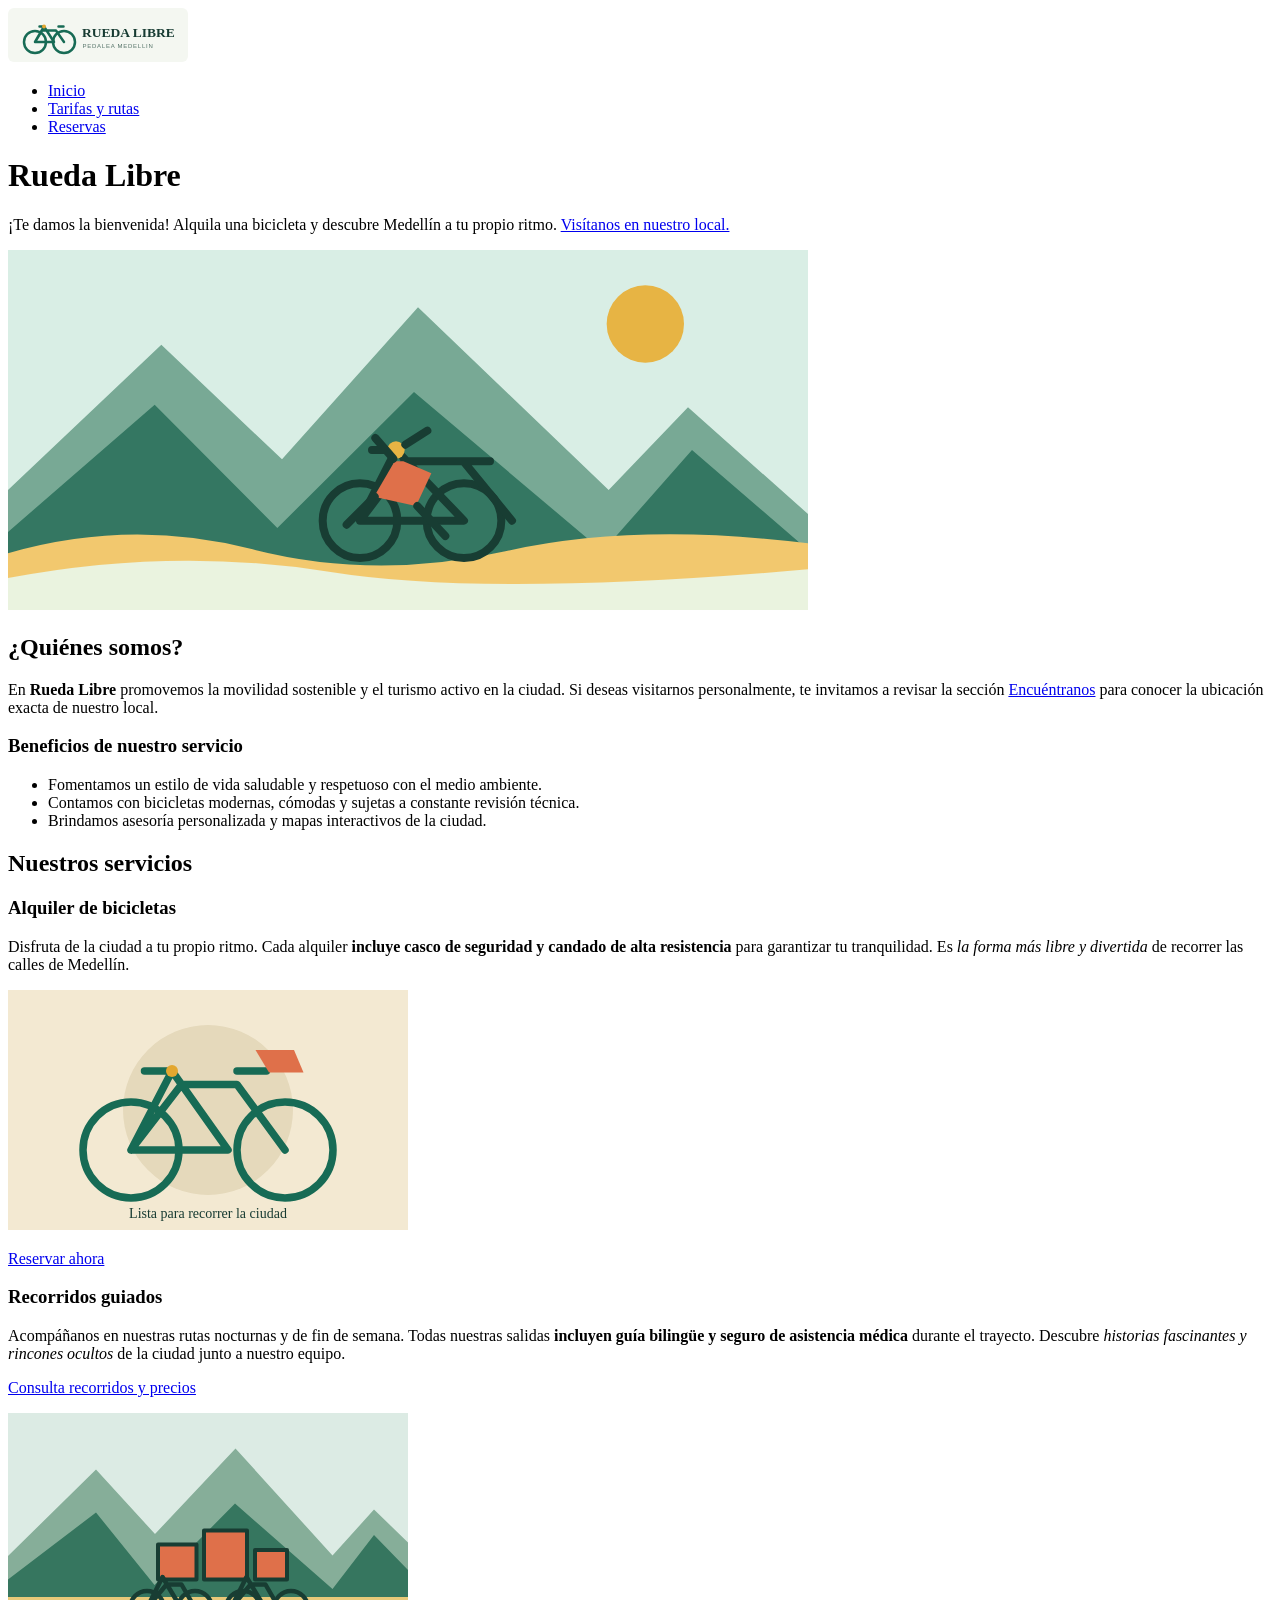
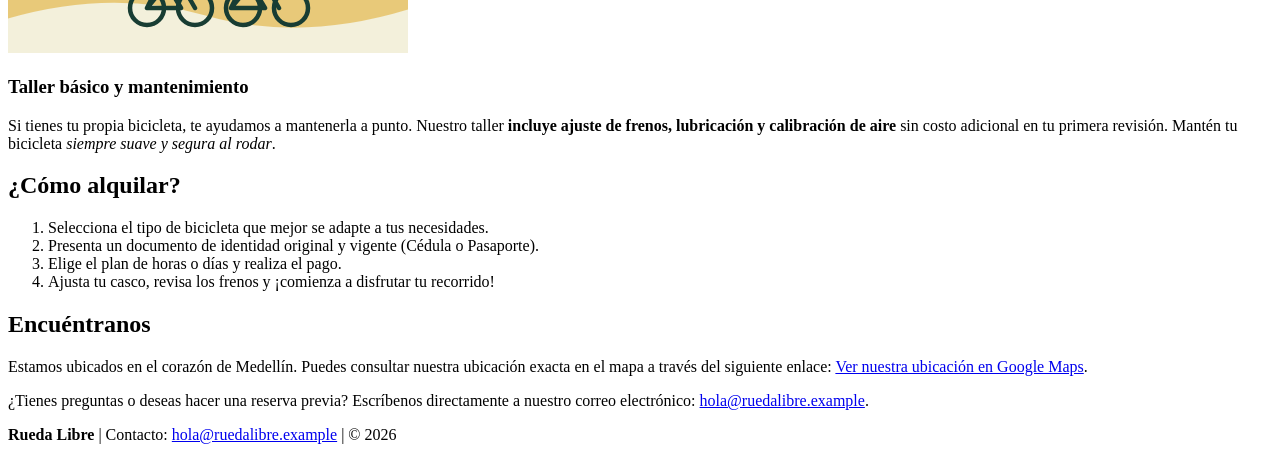
==== index.html @ 2e17f0fa "Lanzar sitio Rueda Libre v0.1" ====
<!DOCTYPE html>
<html lang="es">
<head>
  <meta charset="UTF-8">
  <meta name="viewport" content="width=device-width, initial-scale=1.0">
  <meta name="description" content="Alquila bicicletas en Medellín con Rueda Libre y descubre la ciudad con recorridos guiados, rutas y opciones para cada ciclista.">
  <link rel="icon" href="img/logo-rueda-libre.svg" type="image/svg+xml">
  <title>Rueda Libre | Alquiler de bicicletas en Medellín</title>
</head>
<body>

  <header>
    <img src="img/logo-rueda-libre.svg" alt="Logo de Rueda Libre" width="180" height="54">
    <nav>
      <ul>
        <li><a href="index.html">Inicio</a></li>
        <li><a href="paginas/tarifas.html">Tarifas y rutas</a></li>
        <li><a href="paginas/reservas.html">Reservas</a></li>
      </ul>
    </nav>
  </header>
  
  <main>
  <h1>Rueda Libre</h1>
  <p>¡Te damos la bienvenida! Alquila una bicicleta y descubre Medellín a tu propio ritmo. <a href="#encuentranos">Visítanos en nuestro local.</a></p>

  <img src="img/portada.svg" alt="Ciclista recorriendo Medellín entre montañas" width="800" height="360">


  <section id="quienes-somos">
    <h2>¿Quiénes somos?</h2>
    <p>
      En <strong>Rueda Libre</strong> promovemos la movilidad sostenible y el turismo activo en la ciudad. Si deseas visitarnos personalmente, te invitamos a revisar la sección <a href="#encuentranos">Encuéntranos</a> para conocer la ubicación exacta de nuestro local.
    </p>
    
    <h3>Beneficios de nuestro servicio</h3>
    
    <ul>
      <li>Fomentamos un estilo de vida saludable y respetuoso con el medio ambiente.</li>
      <li>Contamos con bicicletas modernas, cómodas y sujetas a constante revisión técnica.</li>
      <li>Brindamos asesoría personalizada y mapas interactivos de la ciudad.</li>
    </ul>
  </section>

  
  <section id="nuestros-servicios">
    <h2>Nuestros servicios</h2>


    <h3>Alquiler de bicicletas</h3>
    <p>
      Disfruta de la ciudad a tu propio ritmo. Cada alquiler <strong>incluye casco de seguridad y candado de alta resistencia</strong> para garantizar tu tranquilidad. Es <em>la forma más libre y divertida</em> de recorrer las calles de Medellín.
    </p>
    
    <img src="img/bicicleta.svg" alt="Ilustración de bicicleta urbana de alquiler" width="400" height="240">
    <p><a href="paginas/reservas.html">Reservar ahora</a></p>

    <h3>Recorridos guiados</h3>
    <p>
      Acompáñanos en nuestras rutas nocturnas y de fin de semana. Todas nuestras salidas <strong>incluyen guía bilingüe y seguro de asistencia médica</strong> durante el trayecto. Descubre <em>historias fascinantes y rincones ocultos</em> de la ciudad junto a nuestro equipo.
    </p>
    <p><a href="paginas/tarifas.html#recorridos">Consulta recorridos y precios</a></p>
   
    <img src="img/ruta.svg" alt="Ciclistas en un recorrido guiado por Medellín" width="400" height="240">

    <h3>Taller básico y mantenimiento</h3>
    <p>
      Si tienes tu propia bicicleta, te ayudamos a mantenerla a punto. Nuestro taller <strong>incluye ajuste de frenos, lubricación y calibración de aire</strong> sin costo adicional en tu primera revisión. Mantén tu bicicleta <em>siempre suave y segura al rodar</em>.
    </p>
  </section>

  
  <section id="como-alquilar">
    <h2>¿Cómo alquilar?</h2>
   
    <ol>
      <li>Selecciona el tipo de bicicleta que mejor se adapte a tus necesidades.</li>
      <li>Presenta un documento de identidad original y vigente (Cédula o Pasaporte).</li>
      <li>Elige el plan de horas o días y realiza el pago.</li>
      <li>Ajusta tu casco, revisa los frenos y ¡comienza a disfrutar tu recorrido!</li>
    </ol>
  </section>

  <section id="encuentranos">
    <h2>Encuéntranos</h2>
    <p>
      Estamos ubicados en el corazón de Medellín. Puedes consultar nuestra ubicación exacta en el mapa a través del siguiente enlace: 
     
      <a href="https://maps.google.com" target="_blank" rel="noopener noreferrer">Ver nuestra ubicación en Google Maps</a>.
    </p>
    <p>
      ¿Tienes preguntas o deseas hacer una reserva previa? Escríbenos directamente a nuestro correo electrónico: 
    
      <a href="mailto:hola@ruedalibre.example">hola@ruedalibre.example</a>.
    </p>
  </section>

  </main>

  <footer>
  <p><strong>Rueda Libre</strong> | Contacto: <a href="mailto:hola@ruedalibre.example">hola@ruedalibre.example</a> | &copy; 2026</p>
</footer>

</body>
</html>
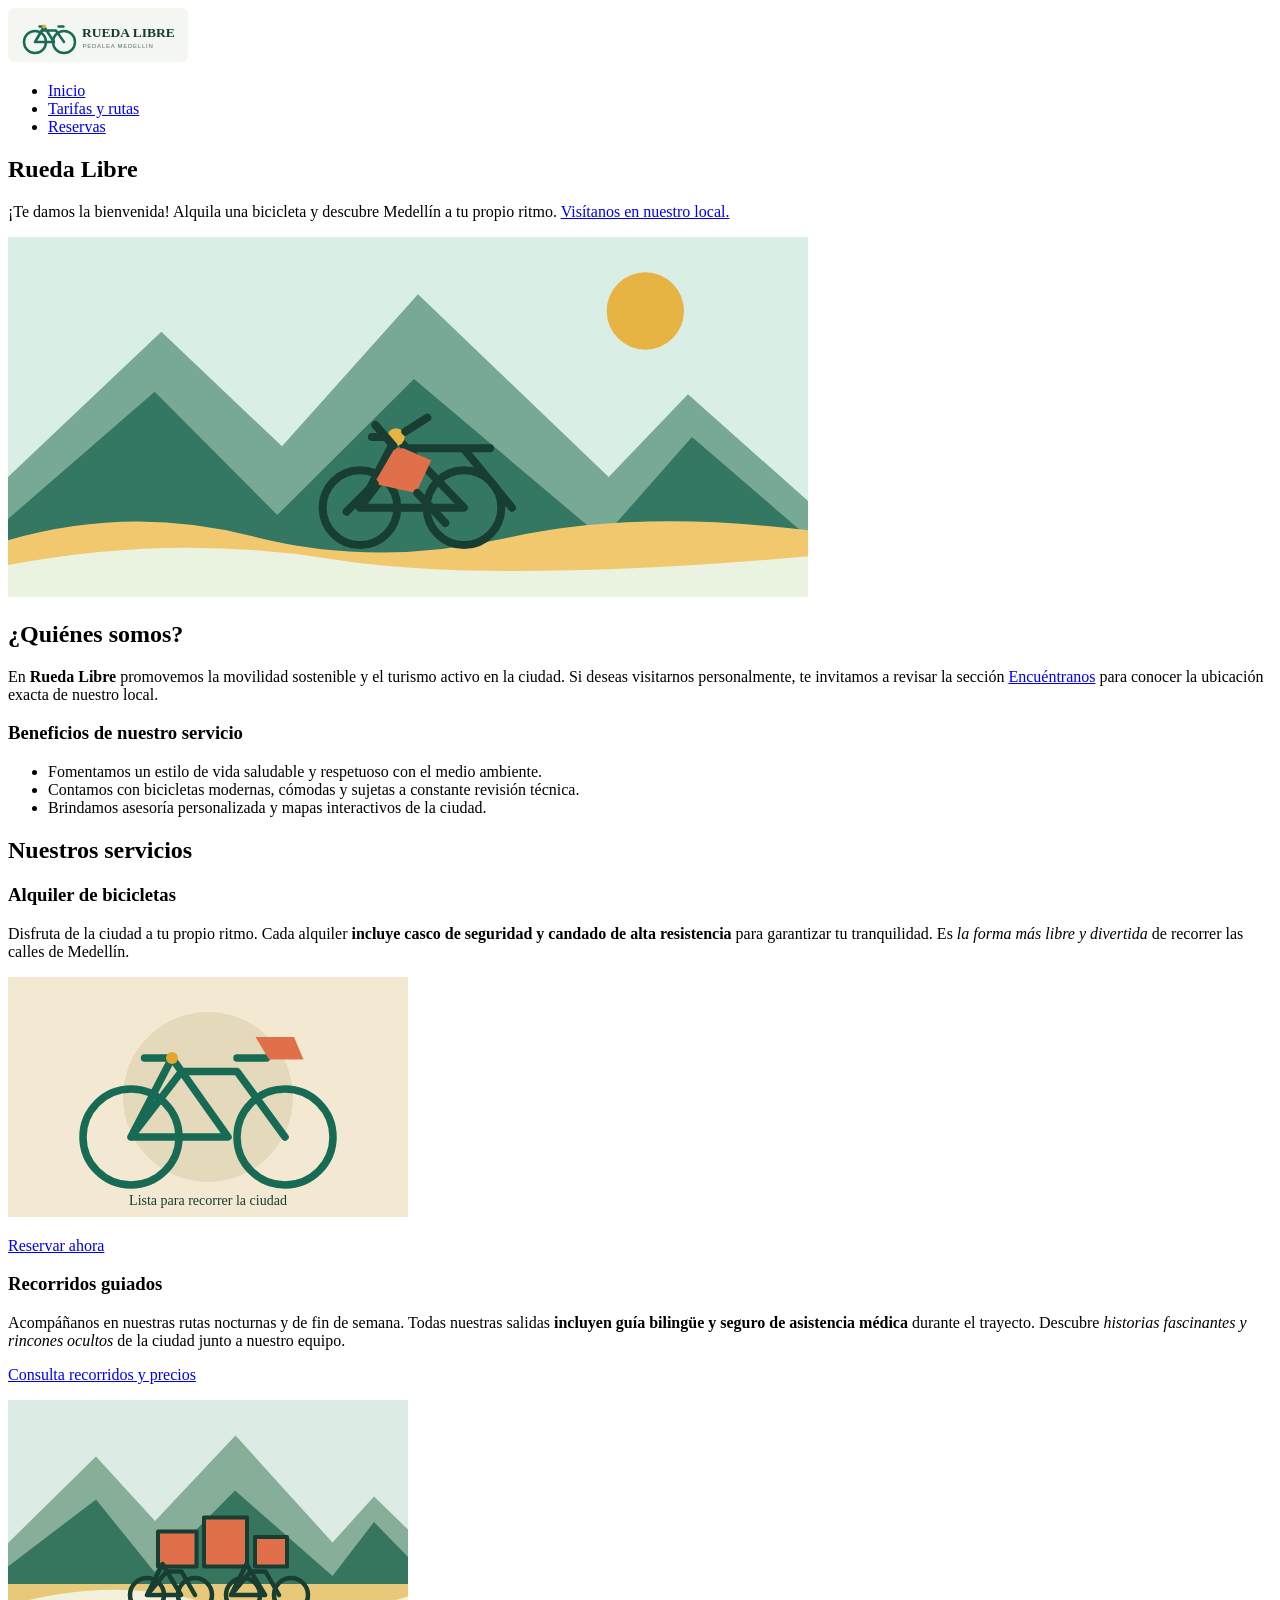
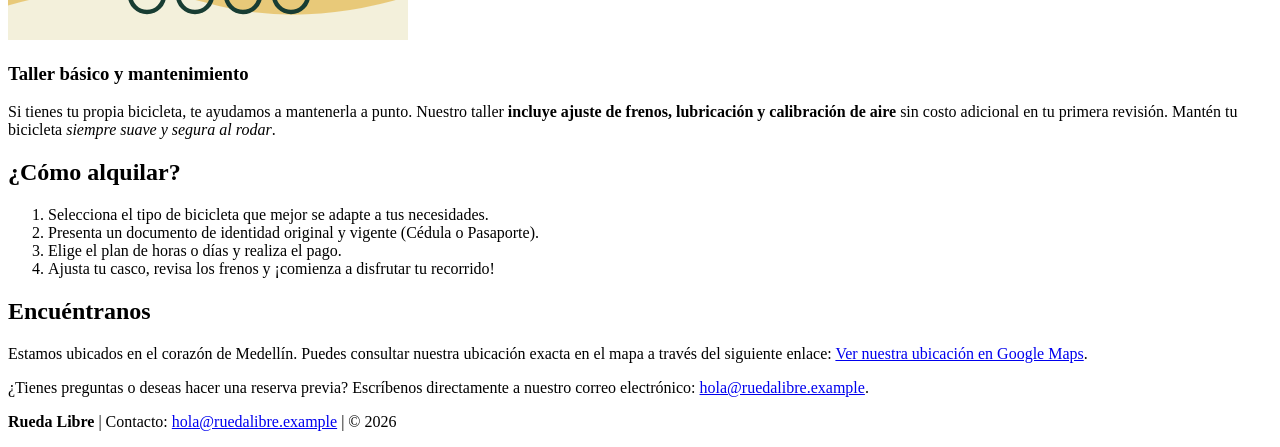
==== commit 1e484019: "Aplicar estructura semantica al sitio" ====
--- a/index.html
+++ b/index.html
@@ -11,7 +11,7 @@
 
   <header>
     <img src="img/logo-rueda-libre.svg" alt="Logo de Rueda Libre" width="180" height="54">
-    <nav>
+    <nav aria-label="Navegación principal">
       <ul>
         <li><a href="index.html">Inicio</a></li>
         <li><a href="paginas/tarifas.html">Tarifas y rutas</a></li>
@@ -21,11 +21,12 @@
   </header>
   
   <main>
-  <h1>Rueda Libre</h1>
+  <section aria-labelledby="inicio-titulo">
+  <h1 id="inicio-titulo">Rueda Libre</h1>
   <p>¡Te damos la bienvenida! Alquila una bicicleta y descubre Medellín a tu propio ritmo. <a href="#encuentranos">Visítanos en nuestro local.</a></p>
 
   <img src="img/portada.svg" alt="Ciclista recorriendo Medellín entre montañas" width="800" height="360">
-
+  </section>
 
   <section id="quienes-somos">
     <h2>¿Quiénes somos?</h2>
@@ -34,7 +35,6 @@
     </p>
     
     <h3>Beneficios de nuestro servicio</h3>
-    
     <ul>
       <li>Fomentamos un estilo de vida saludable y respetuoso con el medio ambiente.</li>
       <li>Contamos con bicicletas modernas, cómodas y sujetas a constante revisión técnica.</li>
@@ -47,6 +47,7 @@
     <h2>Nuestros servicios</h2>
 
 
+    <article>
     <h3>Alquiler de bicicletas</h3>
     <p>
       Disfruta de la ciudad a tu propio ritmo. Cada alquiler <strong>incluye casco de seguridad y candado de alta resistencia</strong> para garantizar tu tranquilidad. Es <em>la forma más libre y divertida</em> de recorrer las calles de Medellín.
@@ -54,7 +55,9 @@
     
     <img src="img/bicicleta.svg" alt="Ilustración de bicicleta urbana de alquiler" width="400" height="240">
     <p><a href="paginas/reservas.html">Reservar ahora</a></p>
+    </article>
 
+    <article>
     <h3>Recorridos guiados</h3>
     <p>
       Acompáñanos en nuestras rutas nocturnas y de fin de semana. Todas nuestras salidas <strong>incluyen guía bilingüe y seguro de asistencia médica</strong> durante el trayecto. Descubre <em>historias fascinantes y rincones ocultos</em> de la ciudad junto a nuestro equipo.
@@ -62,11 +65,14 @@
     <p><a href="paginas/tarifas.html#recorridos">Consulta recorridos y precios</a></p>
    
     <img src="img/ruta.svg" alt="Ciclistas en un recorrido guiado por Medellín" width="400" height="240">
+    </article>
 
+    <article>
     <h3>Taller básico y mantenimiento</h3>
     <p>
       Si tienes tu propia bicicleta, te ayudamos a mantenerla a punto. Nuestro taller <strong>incluye ajuste de frenos, lubricación y calibración de aire</strong> sin costo adicional en tu primera revisión. Mantén tu bicicleta <em>siempre suave y segura al rodar</em>.
     </p>
+    </article>
   </section>
 
   
@@ -98,8 +104,8 @@
   </main>
 
   <footer>
-  <p><strong>Rueda Libre</strong> | Contacto: <a href="mailto:hola@ruedalibre.example">hola@ruedalibre.example</a> | &copy; 2026</p>
-</footer>
+    <p><strong>Rueda Libre</strong> | Contacto: <a href="mailto:hola@ruedalibre.example">hola@ruedalibre.example</a> | &copy; 2026</p>
+  </footer>
 
 </body>
 </html>
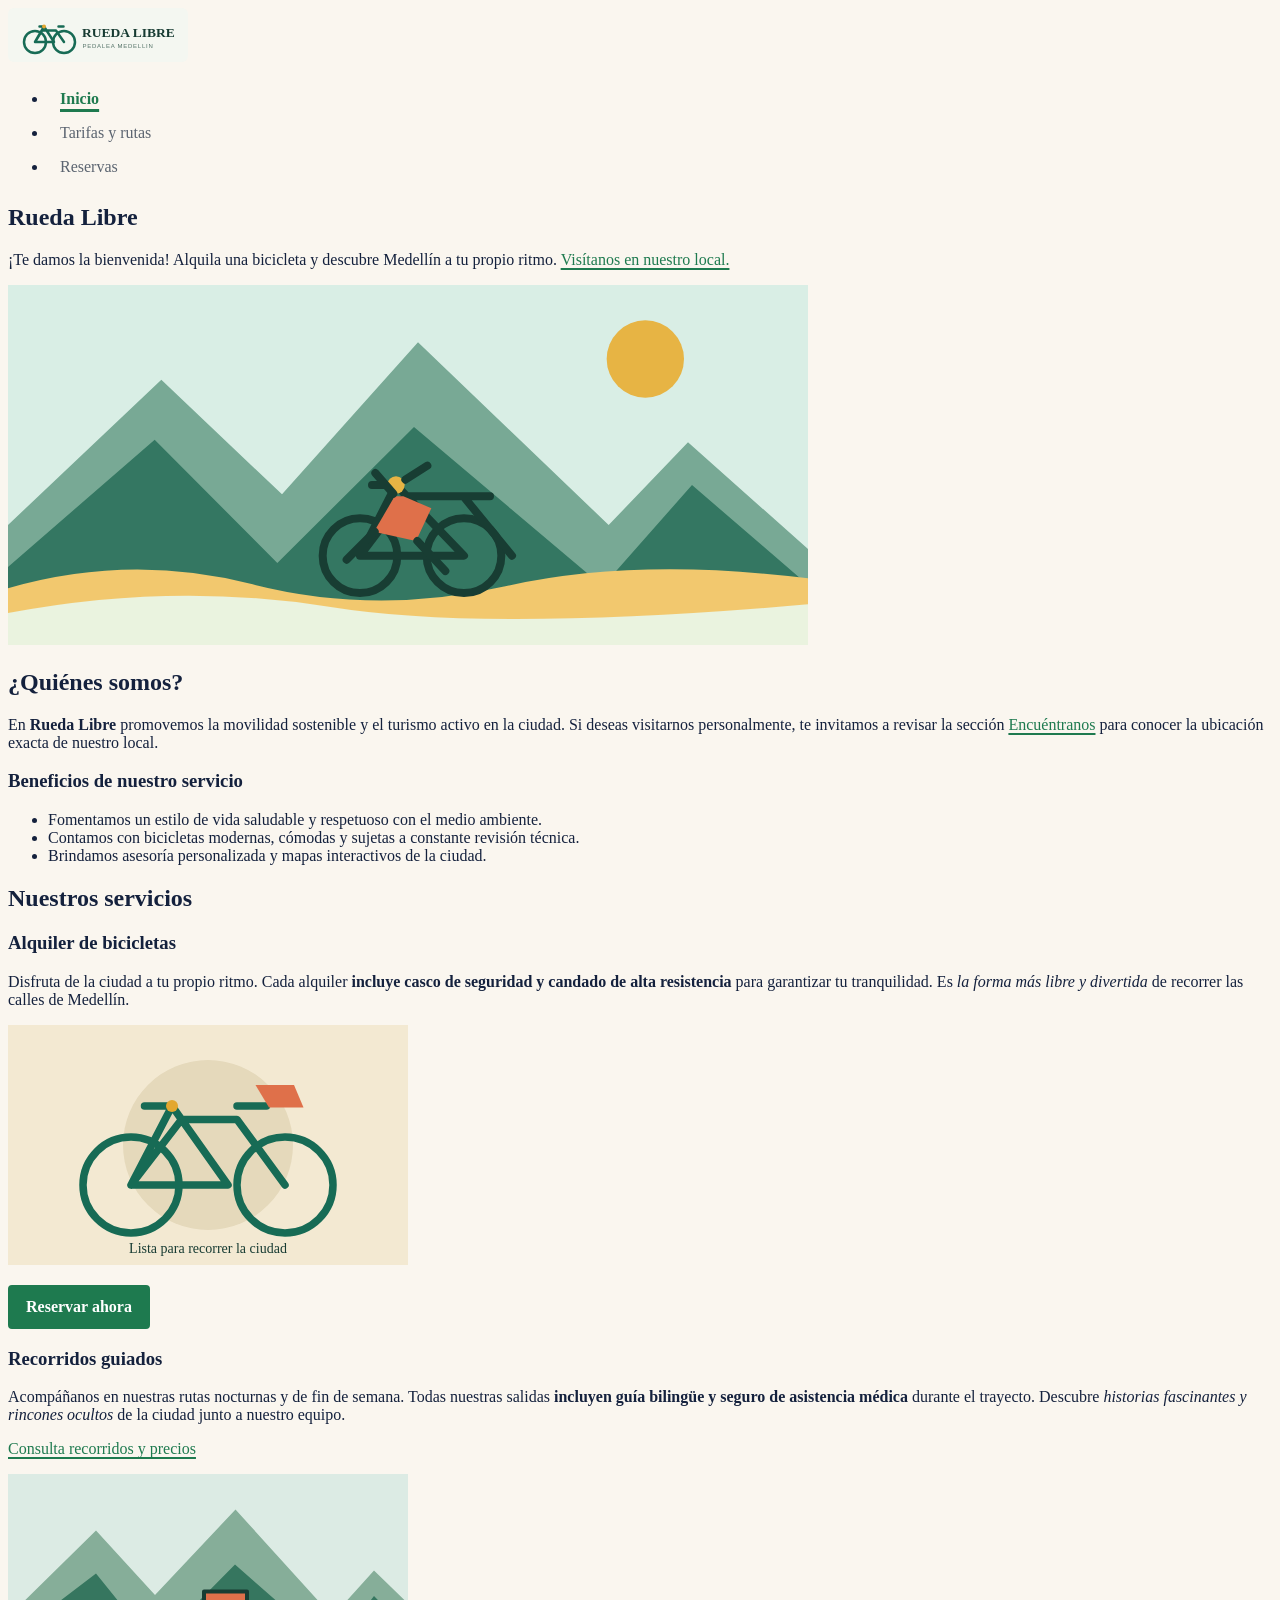
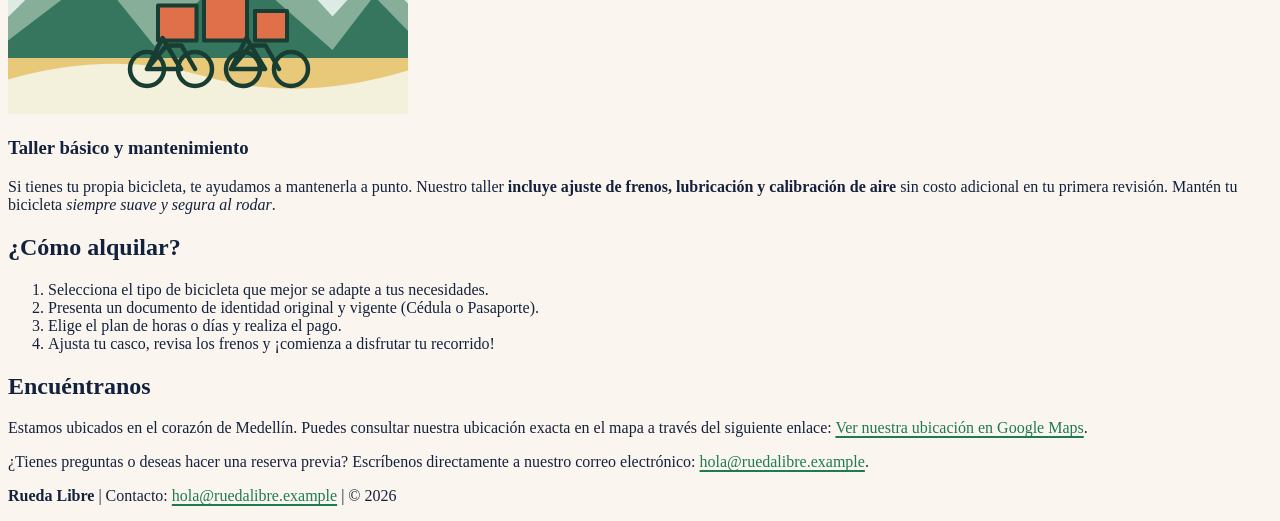
==== commit 467d8207: "Estilizar navegación y estados de foco" ====
--- a/index.html
+++ b/index.html
@@ -5,6 +5,7 @@
   <meta name="viewport" content="width=device-width, initial-scale=1.0">
   <meta name="description" content="Alquila bicicletas en Medellín con Rueda Libre y descubre la ciudad con recorridos guiados, rutas y opciones para cada ciclista.">
   <link rel="icon" href="img/logo-rueda-libre.svg" type="image/svg+xml">
+  <link rel="stylesheet" href="css/styles.css">
   <title>Rueda Libre | Alquiler de bicicletas en Medellín</title>
 </head>
 <body>
@@ -12,8 +13,8 @@
   <header>
     <img src="img/logo-rueda-libre.svg" alt="Logo de Rueda Libre" width="180" height="54">
     <nav aria-label="Navegación principal">
-      <ul>
-        <li><a href="index.html">Inicio</a></li>
+      <ul id="menu">
+        <li><a class="activo" aria-current="page" href="index.html">Inicio</a></li>
         <li><a href="paginas/tarifas.html">Tarifas y rutas</a></li>
         <li><a href="paginas/reservas.html">Reservas</a></li>
       </ul>
@@ -54,7 +55,7 @@
     </p>
     
     <img src="img/bicicleta.svg" alt="Ilustración de bicicleta urbana de alquiler" width="400" height="240">
-    <p><a href="paginas/reservas.html">Reservar ahora</a></p>
+    <p><a class="boton-reserva" href="paginas/reservas.html">Reservar ahora</a></p>
     </article>
 
     <article>
--- a/css/styles.css
+++ b/css/styles.css
@@ -0,0 +1,135 @@
+:root {
+  --verde-ruta: #1E7A4F;
+  --naranja-pedal: #F39A2B;
+  --azul-noche: #14213D;
+  --crema: #FAF6EF;
+  --gris-asfalto: #5B6470;
+  color-scheme: light;
+}
+
+body {
+  background-color: var(--crema);
+  color: var(--azul-noche);
+}
+
+a {
+  color: var(--verde-ruta);
+  text-decoration-thickness: 0.1em;
+  text-underline-offset: 0.18em;
+}
+
+a:hover {
+  color: var(--azul-noche);
+  text-decoration-thickness: 0.16em;
+}
+
+a:focus {
+  outline: 3px solid var(--azul-noche);
+  outline-offset: 3px;
+}
+
+#menu a {
+  color: var(--gris-asfalto);
+  display: inline-block;
+  padding: 0.5rem 0.75rem;
+  text-decoration: none;
+}
+
+.activo {
+  color: var(--verde-ruta);
+  font-weight: 600;
+}
+
+#menu a.activo {
+  color: var(--verde-ruta);
+  font-weight: 600;
+  text-decoration: underline;
+  text-decoration-thickness: 0.16em;
+  text-underline-offset: 0.3em;
+}
+
+#menu a:hover {
+  background-color: var(--naranja-pedal);
+  color: var(--azul-noche);
+  text-decoration: underline;
+}
+
+#menu a:focus {
+  background-color: var(--verde-ruta);
+  color: #FFFFFF;
+  outline: 3px solid var(--azul-noche);
+  outline-offset: 3px;
+}
+
+.boton-reserva {
+  background-color: var(--verde-ruta);
+  border: 2px solid var(--verde-ruta);
+  border-radius: 4px;
+  color: #FFFFFF;
+  display: inline-block;
+  font-weight: 600;
+  padding: 0.7rem 1rem;
+  text-decoration: none;
+}
+
+.boton-reserva:hover {
+  background-color: var(--naranja-pedal);
+  border-color: var(--naranja-pedal);
+  color: var(--azul-noche);
+}
+
+.boton-reserva:focus {
+  background-color: var(--naranja-pedal);
+  border-color: var(--azul-noche);
+  color: var(--azul-noche);
+  outline: 3px solid var(--azul-noche);
+  outline-offset: 3px;
+}
+
+input,
+select,
+textarea,
+button {
+  accent-color: var(--verde-ruta);
+}
+
+input:not([type="radio"]):not([type="checkbox"]),
+select,
+textarea {
+  background-color: #FFFFFF;
+  border: 2px solid var(--gris-asfalto);
+  border-radius: 3px;
+  color: var(--azul-noche);
+  padding: 0.45rem;
+}
+
+input:focus,
+select:focus,
+textarea:focus {
+  border-color: var(--azul-noche);
+  outline: 3px solid var(--azul-noche);
+  outline-offset: 2px;
+}
+
+button {
+  background-color: var(--verde-ruta);
+  border: 2px solid var(--verde-ruta);
+  border-radius: 4px;
+  color: #FFFFFF;
+  cursor: pointer;
+  font: inherit;
+  font-weight: 600;
+  padding: 0.7rem 1rem;
+}
+
+button:hover,
+button:focus {
+  background-color: var(--naranja-pedal);
+  border-color: var(--azul-noche);
+  color: var(--azul-noche);
+}
+
+button:focus {
+  outline: 3px solid var(--azul-noche);
+  outline-offset: 3px;
+}
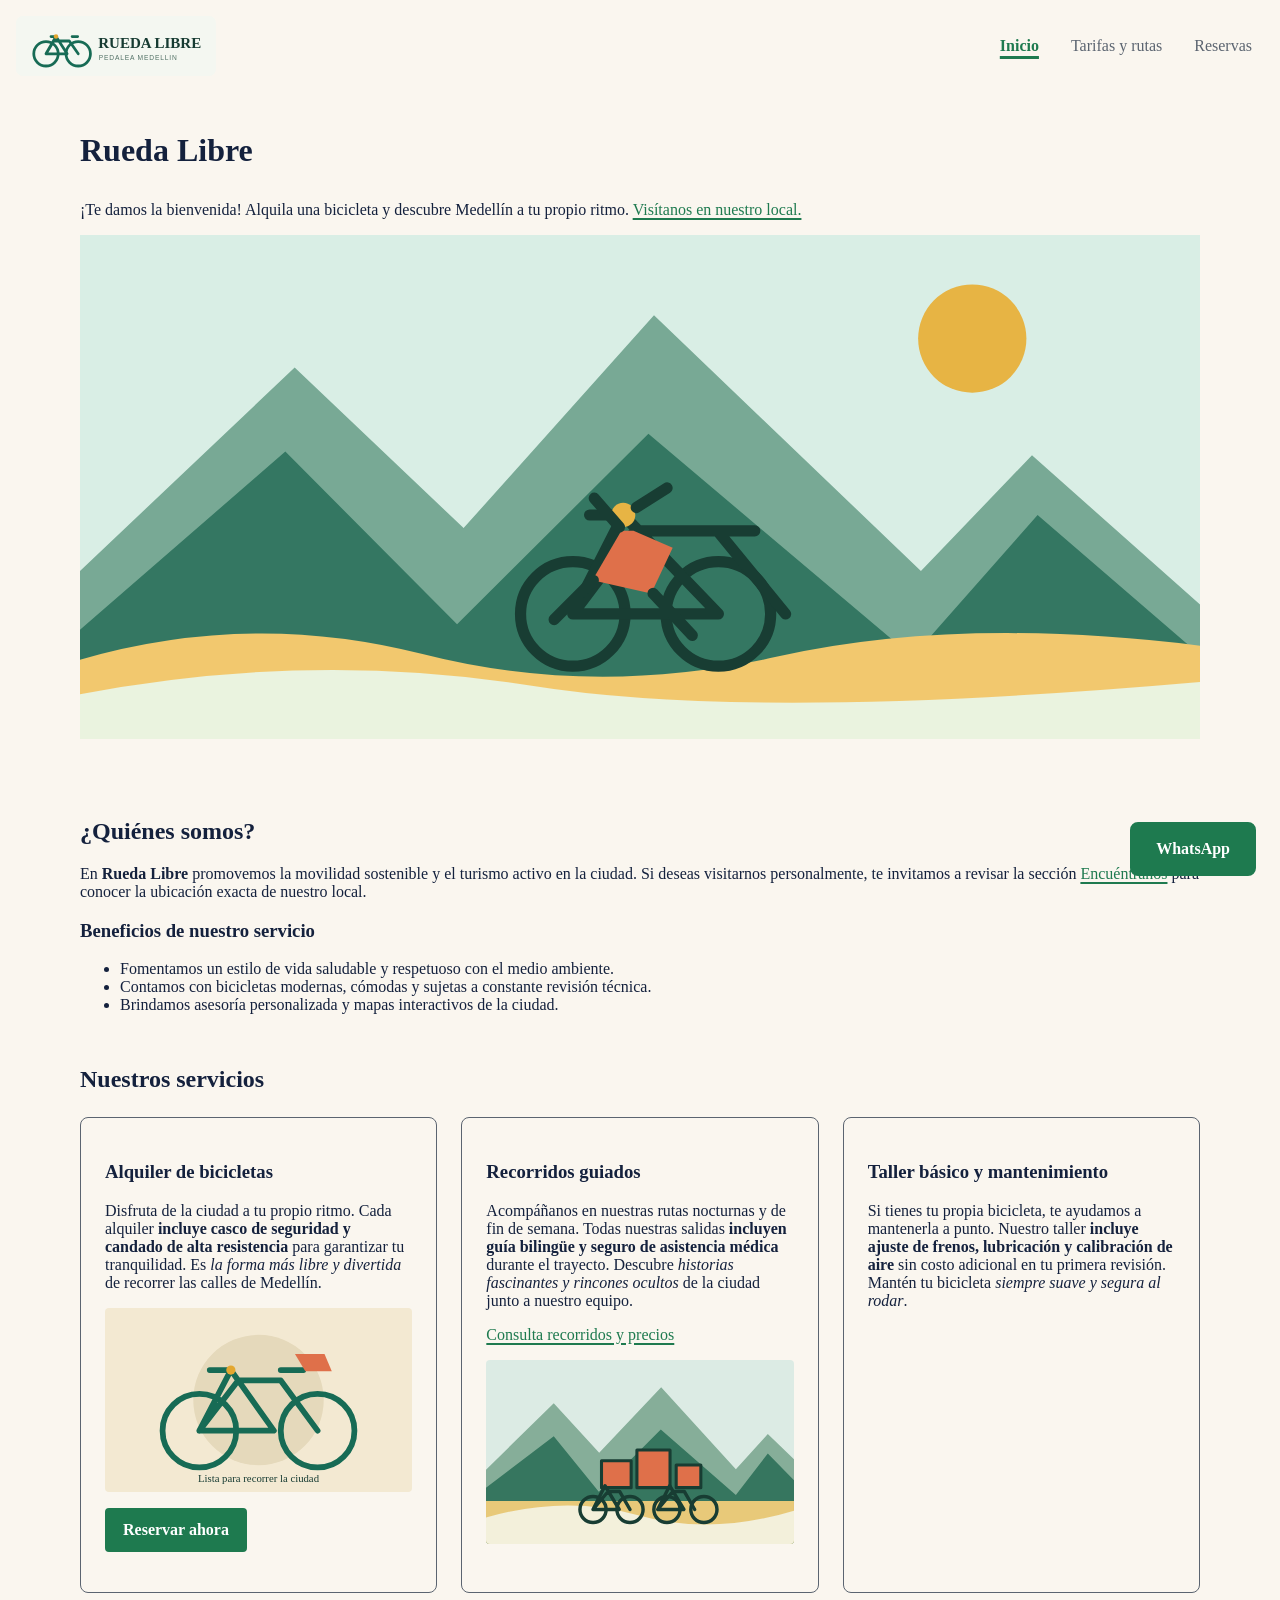
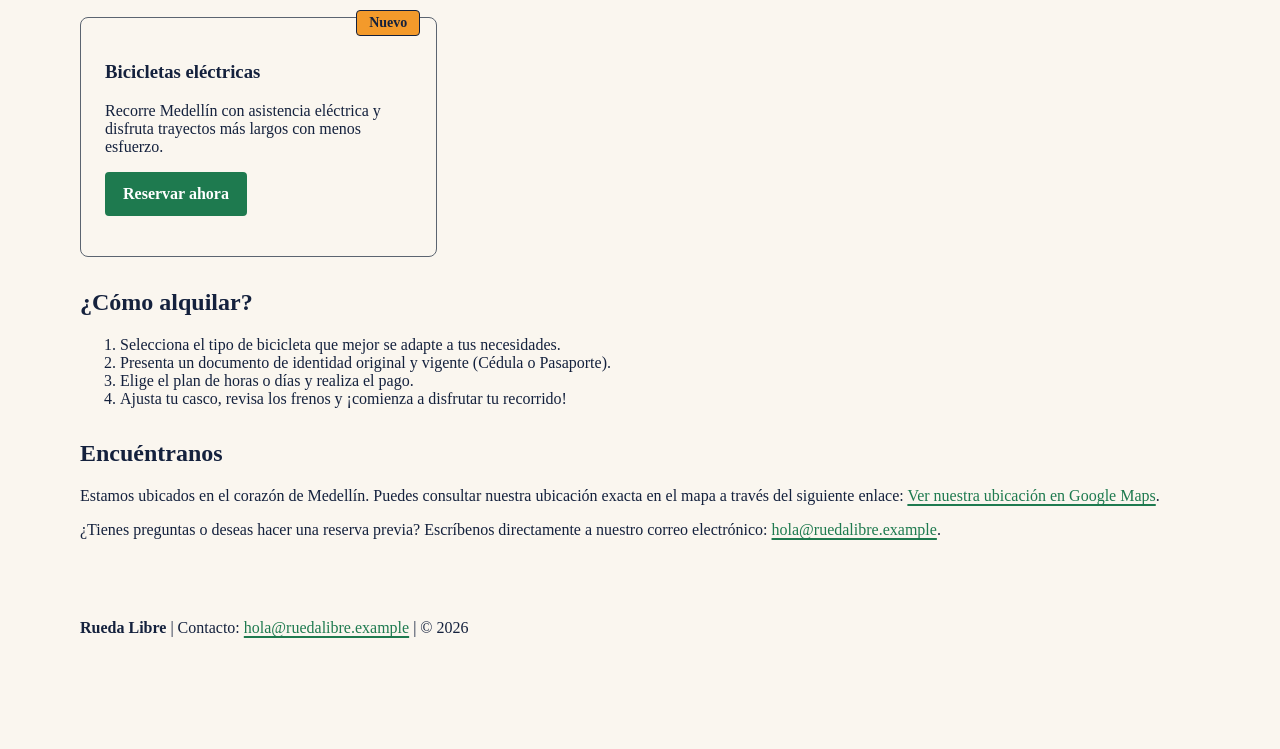
==== commit 29745e54: "Lanzamiento de Rueda Libre v1.0" ====
--- a/index.html
+++ b/index.html
@@ -11,7 +11,7 @@
 <body>
 
   <header>
-    <img src="img/logo-rueda-libre.svg" alt="Logo de Rueda Libre" width="180" height="54">
+    <img src="img/logo-rueda-libre.svg" alt="Logo de Rueda Libre" width="200" height="60">
     <nav aria-label="Navegación principal">
       <ul id="menu">
         <li><a class="activo" aria-current="page" href="index.html">Inicio</a></li>
@@ -22,8 +22,8 @@
   </header>
   
   <main>
+  <h1 id="inicio-titulo">Rueda Libre</h1>
   <section aria-labelledby="inicio-titulo">
-  <h1 id="inicio-titulo">Rueda Libre</h1>
   <p>¡Te damos la bienvenida! Alquila una bicicleta y descubre Medellín a tu propio ritmo. <a href="#encuentranos">Visítanos en nuestro local.</a></p>
 
   <img src="img/portada.svg" alt="Ciclista recorriendo Medellín entre montañas" width="800" height="360">
@@ -74,6 +74,13 @@
       Si tienes tu propia bicicleta, te ayudamos a mantenerla a punto. Nuestro taller <strong>incluye ajuste de frenos, lubricación y calibración de aire</strong> sin costo adicional en tu primera revisión. Mantén tu bicicleta <em>siempre suave y segura al rodar</em>.
     </p>
     </article>
+
+    <article class="servicio-electrico">
+      <span class="etiqueta-nuevo">Nuevo</span>
+      <h3>Bicicletas eléctricas</h3>
+      <p>Recorre Medellín con asistencia eléctrica y disfruta trayectos más largos con menos esfuerzo.</p>
+      <p><a class="boton-reserva" href="paginas/reservas.html">Reservar ahora</a></p>
+    </article>
   </section>
 
   
@@ -108,5 +115,7 @@
     <p><strong>Rueda Libre</strong> | Contacto: <a href="mailto:hola@ruedalibre.example">hola@ruedalibre.example</a> | &copy; 2026</p>
   </footer>
 
+  <a class="whatsapp-fijo" href="https://wa.me/573000000000" target="_blank" rel="noopener noreferrer">WhatsApp</a>
+
 </body>
 </html>
--- a/css/styles.css
+++ b/css/styles.css
@@ -1,15 +1,30 @@
+/* Variables */
 :root {
   --verde-ruta: #1E7A4F;
   --naranja-pedal: #F39A2B;
   --azul-noche: #14213D;
   --crema: #FAF6EF;
   --gris-asfalto: #5B6470;
+  --espacio-1: 0.5rem;
+  --espacio-2: 1rem;
+  --espacio-3: 1.5rem;
+  --espacio-4: 2rem;
+  --ancho-contenido: 72rem;
   color-scheme: light;
+}
+
+/* Base and box model */
+*,
+*::before,
+*::after {
+  box-sizing: border-box;
 }
 
 body {
   background-color: var(--crema);
   color: var(--azul-noche);
+  margin: 0;
+  padding-bottom: calc(5rem + env(safe-area-inset-bottom));
 }
 
 a {
@@ -23,15 +38,79 @@
   text-decoration-thickness: 0.16em;
 }
 
-a:focus {
+a:focus,
+button:focus,
+input:focus,
+select:focus,
+textarea:focus {
   outline: 3px solid var(--azul-noche);
   outline-offset: 3px;
 }
 
+/* Shared page layout */
+header {
+  align-items: center;
+  display: flex;
+  flex-wrap: wrap;
+  gap: var(--espacio-2);
+  justify-content: space-between;
+  padding: var(--espacio-2);
+}
+
+header > img {
+  display: block;
+  height: auto;
+  max-width: 100%;
+  width: 12.5rem;
+}
+
+main {
+  margin-inline: auto;
+  max-width: var(--ancho-contenido);
+  padding: var(--espacio-2);
+  width: 100%;
+}
+
+main > section {
+  margin-block: var(--espacio-4);
+}
+
+main > h1 {
+  margin-block: var(--espacio-3);
+}
+
+main > section[aria-labelledby="inicio-titulo"] {
+  min-height: 65vh;
+}
+
+main > section[aria-labelledby="inicio-titulo"] > img {
+  display: block;
+  height: auto;
+  max-width: 100%;
+  width: 100%;
+}
+
+footer {
+  margin-inline: auto;
+  max-width: var(--ancho-contenido);
+  padding: var(--espacio-2);
+}
+
+/* Navigation */
+header nav ul {
+  align-items: center;
+  display: flex;
+  flex-wrap: wrap;
+  gap: var(--espacio-1);
+  list-style: none;
+  margin: 0;
+  padding: 0;
+}
+
 #menu a {
   color: var(--gris-asfalto);
   display: inline-block;
-  padding: 0.5rem 0.75rem;
+  padding: var(--espacio-1) 0.75rem;
   text-decoration: none;
 }
 
@@ -42,7 +121,6 @@
 
 #menu a.activo {
   color: var(--verde-ruta);
-  font-weight: 600;
   text-decoration: underline;
   text-decoration-thickness: 0.16em;
   text-underline-offset: 0.3em;
@@ -57,71 +135,66 @@
 #menu a:focus {
   background-color: var(--verde-ruta);
   color: #FFFFFF;
-  outline: 3px solid var(--azul-noche);
   outline-offset: 3px;
 }
 
-.boton-reserva {
+/* Service cards and calls to action */
+#nuestros-servicios {
+  display: grid;
+  gap: var(--espacio-3);
+  grid-template-columns: repeat(auto-fit, minmax(min(100%, 20rem), 1fr));
+}
+
+#nuestros-servicios > h2 {
+  grid-column: 1 / -1;
+  margin-bottom: 0;
+}
+
+#nuestros-servicios article {
+  border: 1px solid var(--gris-asfalto);
+  border-radius: 0.5rem;
+  padding: var(--espacio-3);
+  position: relative;
+  width: 100%;
+}
+
+#nuestros-servicios article img {
+  border-radius: 0.25rem;
+  display: block;
+  height: auto;
+  max-width: 100%;
+  width: 100%;
+}
+
+.etiqueta-nuevo {
+  background-color: var(--naranja-pedal);
+  border: 1px solid var(--azul-noche);
+  border-radius: 0.25rem;
+  color: var(--azul-noche);
+  font-size: 0.875rem;
+  font-weight: 700;
+  padding: 0.25rem 0.75rem;
+  position: absolute;
+  right: var(--espacio-2);
+  top: calc(-1 * var(--espacio-1));
+}
+
+.boton-reserva,
+button {
   background-color: var(--verde-ruta);
   border: 2px solid var(--verde-ruta);
-  border-radius: 4px;
+  border-radius: 0.25rem;
   color: #FFFFFF;
-  display: inline-block;
+  cursor: pointer;
+  display: inline-block;
+  font: inherit;
   font-weight: 600;
   padding: 0.7rem 1rem;
   text-decoration: none;
 }
 
-.boton-reserva:hover {
-  background-color: var(--naranja-pedal);
-  border-color: var(--naranja-pedal);
-  color: var(--azul-noche);
-}
-
-.boton-reserva:focus {
-  background-color: var(--naranja-pedal);
-  border-color: var(--azul-noche);
-  color: var(--azul-noche);
-  outline: 3px solid var(--azul-noche);
-  outline-offset: 3px;
-}
-
-input,
-select,
-textarea,
-button {
-  accent-color: var(--verde-ruta);
-}
-
-input:not([type="radio"]):not([type="checkbox"]),
-select,
-textarea {
-  background-color: #FFFFFF;
-  border: 2px solid var(--gris-asfalto);
-  border-radius: 3px;
-  color: var(--azul-noche);
-  padding: 0.45rem;
-}
-
-input:focus,
-select:focus,
-textarea:focus {
-  border-color: var(--azul-noche);
-  outline: 3px solid var(--azul-noche);
-  outline-offset: 2px;
-}
-
-button {
-  background-color: var(--verde-ruta);
-  border: 2px solid var(--verde-ruta);
-  border-radius: 4px;
-  color: #FFFFFF;
-  cursor: pointer;
-  font: inherit;
-  font-weight: 600;
-  padding: 0.7rem 1rem;
-}
-
+.boton-reserva:hover,
+.boton-reserva:focus,
 button:hover,
 button:focus {
   background-color: var(--naranja-pedal);
@@ -129,7 +202,146 @@
   color: var(--azul-noche);
 }
 
+.boton-reserva:focus,
 button:focus {
-  outline: 3px solid var(--azul-noche);
   outline-offset: 3px;
+}
+
+#formulario-reserva button {
+  padding: var(--espacio-2) var(--espacio-4);
+}
+
+/* Tables */
+table {
+  border-collapse: collapse;
+  margin-block: var(--espacio-2);
+  max-width: 100%;
+  width: 100%;
+}
+
+caption {
+  color: var(--azul-noche);
+  font-weight: 600;
+  margin-bottom: var(--espacio-1);
+  text-align: left;
+}
+
+th,
+td {
+  border: 1px solid var(--gris-asfalto);
+  padding: var(--espacio-1) var(--espacio-2);
+  text-align: left;
+}
+
+thead th {
+  background-color: var(--azul-noche);
+  color: #FFFFFF;
+}
+
+tbody th {
+  background-color: #FFFFFF;
+  color: var(--azul-noche);
+}
+
+/* Reservation form */
+#formulario-reserva form {
+  margin-inline: auto;
+  max-width: 46rem;
+}
+
+#formulario-reserva fieldset {
+  border: 1px solid var(--gris-asfalto);
+  border-radius: 0.5rem;
+  margin: 0 0 var(--espacio-3);
+  min-width: 0;
+  padding: var(--espacio-3);
+}
+
+#formulario-reserva legend {
+  font-weight: 600;
+  padding-inline: var(--espacio-1);
+}
+
+#formulario-reserva fieldset > p {
+  margin-block: 0 var(--espacio-2);
+}
+
+#formulario-reserva label {
+  display: block;
+  margin-bottom: var(--espacio-1);
+}
+
+#formulario-reserva input:not([type="radio"]):not([type="checkbox"]),
+#formulario-reserva select,
+#formulario-reserva textarea {
+  background-color: #FFFFFF;
+  border: 2px solid var(--gris-asfalto);
+  border-radius: 0.2rem;
+  color: var(--azul-noche);
+  display: block;
+  padding: 0.45rem;
+  width: 100%;
+}
+
+#formulario-reserva input:focus,
+#formulario-reserva select:focus,
+#formulario-reserva textarea:focus {
+  border-color: var(--azul-noche);
+  outline-offset: 2px;
+}
+
+#formulario-reserva fieldset fieldset p {
+  display: inline-block;
+  margin: 0 var(--espacio-2) var(--espacio-1) 0;
+}
+
+#formulario-reserva fieldset fieldset label,
+#formulario-reserva input[type="checkbox"] + label {
+  display: inline-block;
+  margin: 0;
+}
+
+input[type="radio"],
+input[type="checkbox"] {
+  accent-color: var(--verde-ruta);
+}
+
+/* Fixed WhatsApp link */
+.whatsapp-fijo {
+  background-color: var(--verde-ruta);
+  border: 2px solid var(--verde-ruta);
+  border-radius: 0.5rem;
+  bottom: calc(var(--espacio-3) + env(safe-area-inset-bottom));
+  color: #FFFFFF;
+  display: inline-block;
+  font-weight: 700;
+  padding: var(--espacio-2) var(--espacio-3);
+  position: fixed;
+  right: calc(var(--espacio-3) + env(safe-area-inset-right));
+  text-decoration: none;
+  z-index: 100;
+}
+
+.whatsapp-fijo:hover,
+.whatsapp-fijo:focus {
+  background-color: var(--naranja-pedal);
+  border-color: var(--azul-noche);
+  color: var(--azul-noche);
+}
+
+.whatsapp-fijo:focus {
+  outline-offset: 3px;
+}
+
+/* Responsive layout */
+@media (max-width: 42rem) {
+  header {
+    align-items: flex-start;
+    flex-direction: column;
+  }
+
+  table {
+    display: block;
+    overflow-x: auto;
+  }
 }
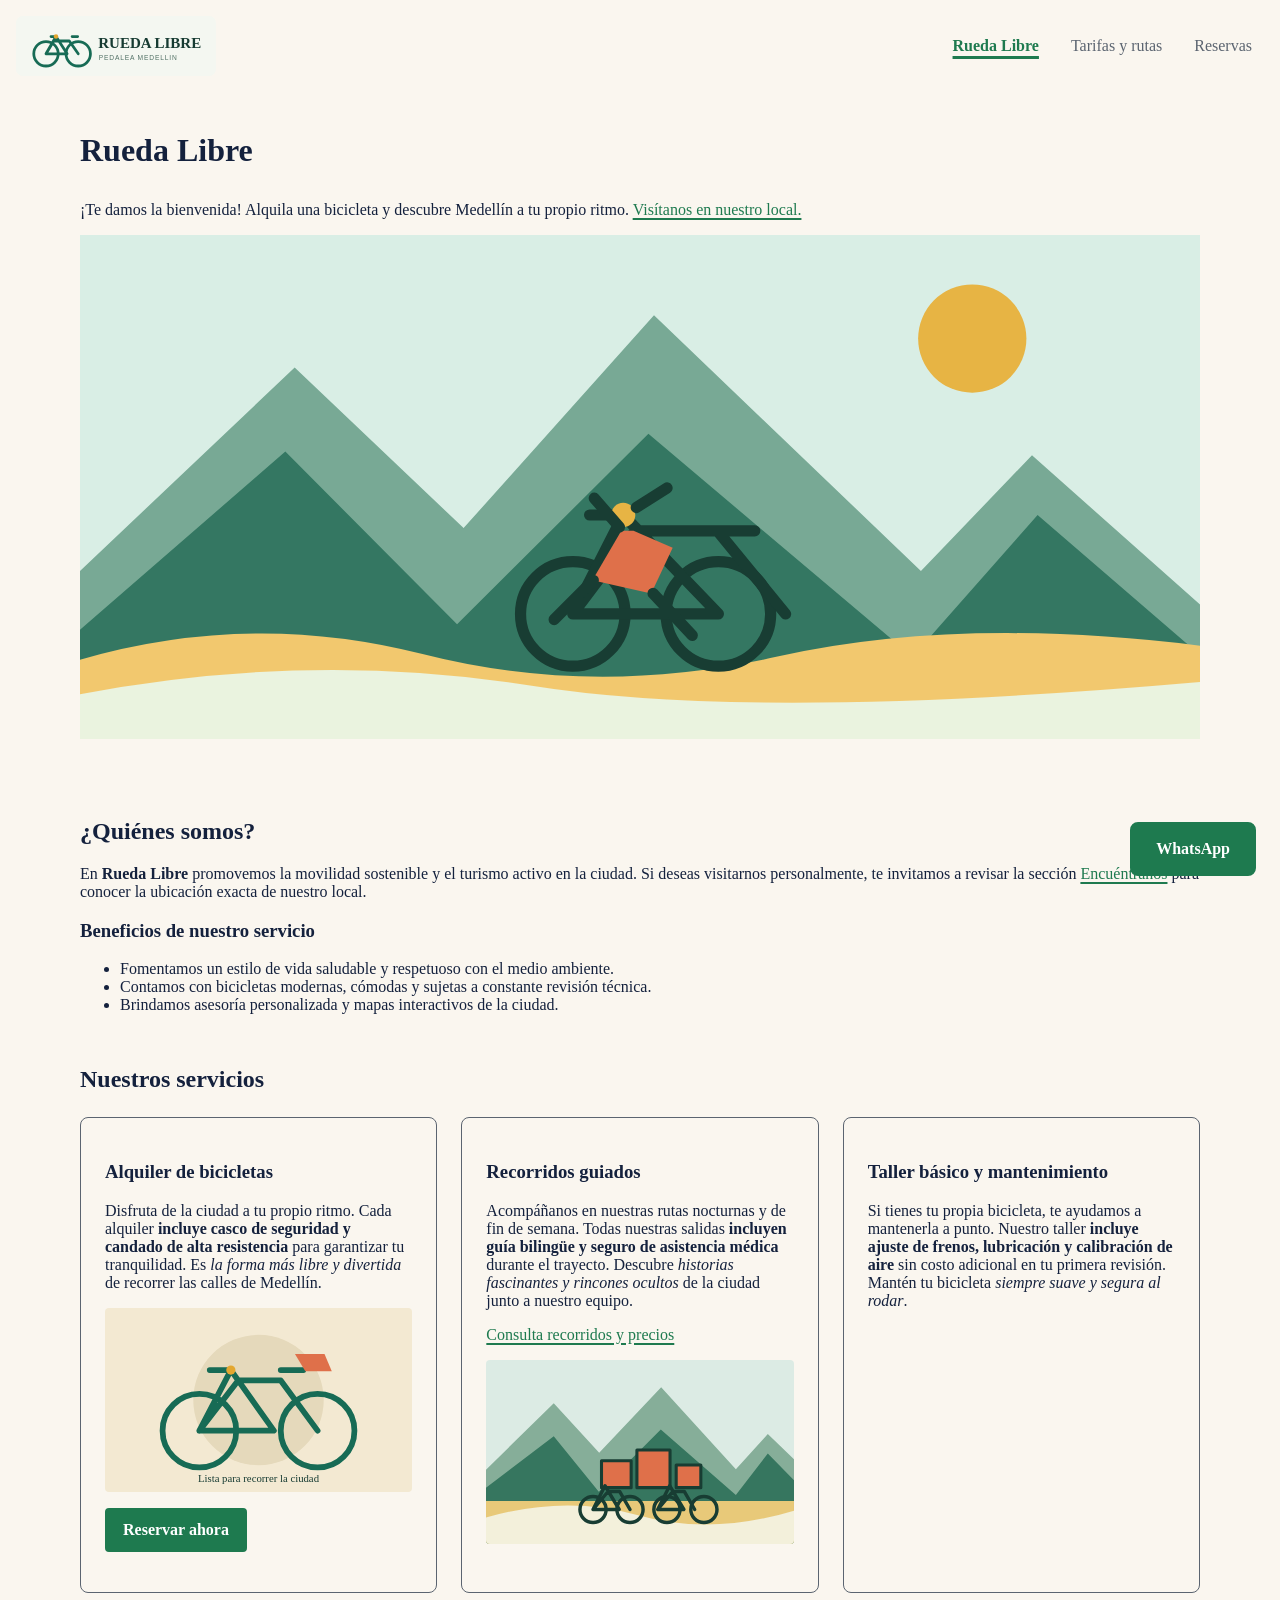
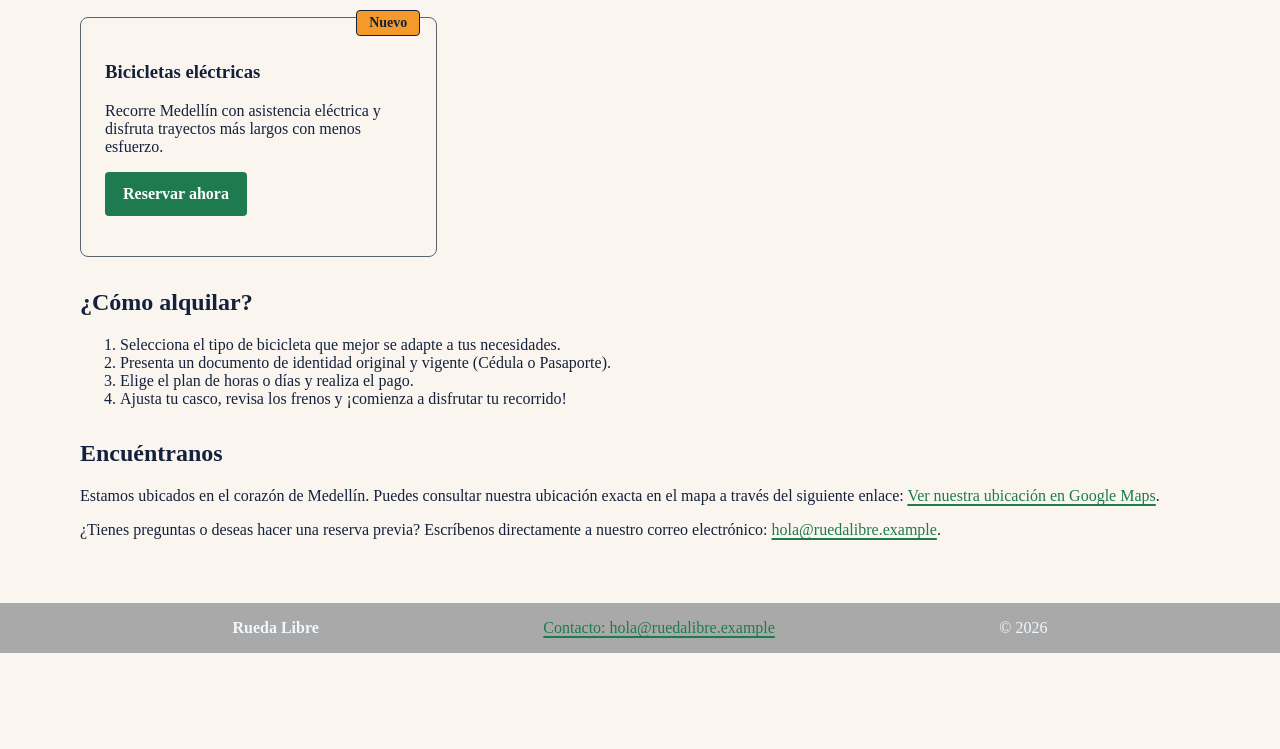
==== commit 2b0d79ad: "Se actualizó el diseño de la barra de navegación y el pie de pagina" ====
--- a/index.html
+++ b/index.html
@@ -1,121 +1,143 @@
 <!DOCTYPE html>
 <html lang="es">
+
 <head>
   <meta charset="UTF-8">
   <meta name="viewport" content="width=device-width, initial-scale=1.0">
-  <meta name="description" content="Alquila bicicletas en Medellín con Rueda Libre y descubre la ciudad con recorridos guiados, rutas y opciones para cada ciclista.">
+  <meta name="description"
+    content="Alquila bicicletas en Medellín con Rueda Libre y descubre la ciudad con recorridos guiados, rutas y opciones para cada ciclista.">
   <link rel="icon" href="img/logo-rueda-libre.svg" type="image/svg+xml">
   <link rel="stylesheet" href="css/styles.css">
   <title>Rueda Libre | Alquiler de bicicletas en Medellín</title>
 </head>
+
 <body>
 
-  <header>
+  <header class="encabezado">
     <img src="img/logo-rueda-libre.svg" alt="Logo de Rueda Libre" width="200" height="60">
-    <nav aria-label="Navegación principal">
-      <ul id="menu">
-        <li><a class="activo" aria-current="page" href="index.html">Inicio</a></li>
-        <li><a href="paginas/tarifas.html">Tarifas y rutas</a></li>
-        <li><a href="paginas/reservas.html">Reservas</a></li>
+    <div>
+      <nav aria-label="Navegación principal">
+        <ul id="menu">
+          <li><a class="activo" aria-current="page" href="index.html">Rueda Libre</a></li>
+          <li><a href="paginas/tarifas.html">Tarifas y rutas</a></li>
+          <li><a href="paginas/reservas.html">Reservas</a></li>
+        </ul>
+      </nav>
+    </div>
+  </header>
+
+  <main>
+    <h1 id="inicio-titulo">Rueda Libre</h1>
+    <section aria-labelledby="inicio-titulo">
+      <p>¡Te damos la bienvenida! Alquila una bicicleta y descubre Medellín a tu propio ritmo. <a
+          href="#encuentranos">Visítanos en nuestro local.</a></p>
+
+      <img src="img/portada.svg" alt="Ciclista recorriendo Medellín entre montañas" width="800" height="360">
+    </section>
+
+    <section id="quienes-somos">
+      <h2>¿Quiénes somos?</h2>
+      <p>
+        En <strong>Rueda Libre</strong> promovemos la movilidad sostenible y el turismo activo en la ciudad. Si deseas
+        visitarnos personalmente, te invitamos a revisar la sección <a href="#encuentranos">Encuéntranos</a> para
+        conocer la ubicación exacta de nuestro local.
+      </p>
+
+      <h3>Beneficios de nuestro servicio</h3>
+      <ul>
+        <li>Fomentamos un estilo de vida saludable y respetuoso con el medio ambiente.</li>
+        <li>Contamos con bicicletas modernas, cómodas y sujetas a constante revisión técnica.</li>
+        <li>Brindamos asesoría personalizada y mapas interactivos de la ciudad.</li>
       </ul>
-    </nav>
-  </header>
-  
-  <main>
-  <h1 id="inicio-titulo">Rueda Libre</h1>
-  <section aria-labelledby="inicio-titulo">
-  <p>¡Te damos la bienvenida! Alquila una bicicleta y descubre Medellín a tu propio ritmo. <a href="#encuentranos">Visítanos en nuestro local.</a></p>
-
-  <img src="img/portada.svg" alt="Ciclista recorriendo Medellín entre montañas" width="800" height="360">
-  </section>
-
-  <section id="quienes-somos">
-    <h2>¿Quiénes somos?</h2>
-    <p>
-      En <strong>Rueda Libre</strong> promovemos la movilidad sostenible y el turismo activo en la ciudad. Si deseas visitarnos personalmente, te invitamos a revisar la sección <a href="#encuentranos">Encuéntranos</a> para conocer la ubicación exacta de nuestro local.
-    </p>
-    
-    <h3>Beneficios de nuestro servicio</h3>
-    <ul>
-      <li>Fomentamos un estilo de vida saludable y respetuoso con el medio ambiente.</li>
-      <li>Contamos con bicicletas modernas, cómodas y sujetas a constante revisión técnica.</li>
-      <li>Brindamos asesoría personalizada y mapas interactivos de la ciudad.</li>
-    </ul>
-  </section>
-
-  
-  <section id="nuestros-servicios">
-    <h2>Nuestros servicios</h2>
+    </section>
 
 
-    <article>
-    <h3>Alquiler de bicicletas</h3>
-    <p>
-      Disfruta de la ciudad a tu propio ritmo. Cada alquiler <strong>incluye casco de seguridad y candado de alta resistencia</strong> para garantizar tu tranquilidad. Es <em>la forma más libre y divertida</em> de recorrer las calles de Medellín.
-    </p>
-    
-    <img src="img/bicicleta.svg" alt="Ilustración de bicicleta urbana de alquiler" width="400" height="240">
-    <p><a class="boton-reserva" href="paginas/reservas.html">Reservar ahora</a></p>
-    </article>
+    <section id="nuestros-servicios">
+      <h2>Nuestros servicios</h2>
 
-    <article>
-    <h3>Recorridos guiados</h3>
-    <p>
-      Acompáñanos en nuestras rutas nocturnas y de fin de semana. Todas nuestras salidas <strong>incluyen guía bilingüe y seguro de asistencia médica</strong> durante el trayecto. Descubre <em>historias fascinantes y rincones ocultos</em> de la ciudad junto a nuestro equipo.
-    </p>
-    <p><a href="paginas/tarifas.html#recorridos">Consulta recorridos y precios</a></p>
-   
-    <img src="img/ruta.svg" alt="Ciclistas en un recorrido guiado por Medellín" width="400" height="240">
-    </article>
 
-    <article>
-    <h3>Taller básico y mantenimiento</h3>
-    <p>
-      Si tienes tu propia bicicleta, te ayudamos a mantenerla a punto. Nuestro taller <strong>incluye ajuste de frenos, lubricación y calibración de aire</strong> sin costo adicional en tu primera revisión. Mantén tu bicicleta <em>siempre suave y segura al rodar</em>.
-    </p>
-    </article>
+      <article>
+        <h3>Alquiler de bicicletas</h3>
+        <p>
+          Disfruta de la ciudad a tu propio ritmo. Cada alquiler <strong>incluye casco de seguridad y candado de alta
+            resistencia</strong> para garantizar tu tranquilidad. Es <em>la forma más libre y divertida</em> de recorrer
+          las calles de Medellín.
+        </p>
 
-    <article class="servicio-electrico">
-      <span class="etiqueta-nuevo">Nuevo</span>
-      <h3>Bicicletas eléctricas</h3>
-      <p>Recorre Medellín con asistencia eléctrica y disfruta trayectos más largos con menos esfuerzo.</p>
-      <p><a class="boton-reserva" href="paginas/reservas.html">Reservar ahora</a></p>
-    </article>
-  </section>
+        <img src="img/bicicleta.svg" alt="Ilustración de bicicleta urbana de alquiler" width="400" height="240">
+        <p><a class="boton-reserva" href="paginas/reservas.html">Reservar ahora</a></p>
+      </article>
 
-  
-  <section id="como-alquilar">
-    <h2>¿Cómo alquilar?</h2>
-   
-    <ol>
-      <li>Selecciona el tipo de bicicleta que mejor se adapte a tus necesidades.</li>
-      <li>Presenta un documento de identidad original y vigente (Cédula o Pasaporte).</li>
-      <li>Elige el plan de horas o días y realiza el pago.</li>
-      <li>Ajusta tu casco, revisa los frenos y ¡comienza a disfrutar tu recorrido!</li>
-    </ol>
-  </section>
+      <article>
+        <h3>Recorridos guiados</h3>
+        <p>
+          Acompáñanos en nuestras rutas nocturnas y de fin de semana. Todas nuestras salidas <strong>incluyen guía
+            bilingüe y seguro de asistencia médica</strong> durante el trayecto. Descubre <em>historias fascinantes y
+            rincones ocultos</em> de la ciudad junto a nuestro equipo.
+        </p>
+        <p><a href="paginas/tarifas.html#recorridos">Consulta recorridos y precios</a></p>
 
-  <section id="encuentranos">
-    <h2>Encuéntranos</h2>
-    <p>
-      Estamos ubicados en el corazón de Medellín. Puedes consultar nuestra ubicación exacta en el mapa a través del siguiente enlace: 
-     
-      <a href="https://maps.google.com" target="_blank" rel="noopener noreferrer">Ver nuestra ubicación en Google Maps</a>.
-    </p>
-    <p>
-      ¿Tienes preguntas o deseas hacer una reserva previa? Escríbenos directamente a nuestro correo electrónico: 
-    
-      <a href="mailto:hola@ruedalibre.example">hola@ruedalibre.example</a>.
-    </p>
-  </section>
+        <img src="img/ruta.svg" alt="Ciclistas en un recorrido guiado por Medellín" width="400" height="240">
+      </article>
+
+      <article>
+        <h3>Taller básico y mantenimiento</h3>
+        <p>
+          Si tienes tu propia bicicleta, te ayudamos a mantenerla a punto. Nuestro taller <strong>incluye ajuste de
+            frenos, lubricación y calibración de aire</strong> sin costo adicional en tu primera revisión. Mantén tu
+          bicicleta <em>siempre suave y segura al rodar</em>.
+        </p>
+      </article>
+
+      <article class="servicio-electrico">
+        <span class="etiqueta-nuevo">Nuevo</span>
+        <h3>Bicicletas eléctricas</h3>
+        <p>Recorre Medellín con asistencia eléctrica y disfruta trayectos más largos con menos esfuerzo.</p>
+        <p><a class="boton-reserva" href="paginas/reservas.html">Reservar ahora</a></p>
+      </article>
+    </section>
+
+
+    <section id="como-alquilar">
+      <h2>¿Cómo alquilar?</h2>
+
+      <ol>
+        <li>Selecciona el tipo de bicicleta que mejor se adapte a tus necesidades.</li>
+        <li>Presenta un documento de identidad original y vigente (Cédula o Pasaporte).</li>
+        <li>Elige el plan de horas o días y realiza el pago.</li>
+        <li>Ajusta tu casco, revisa los frenos y ¡comienza a disfrutar tu recorrido!</li>
+      </ol>
+    </section>
+
+    <section id="encuentranos">
+      <h2>Encuéntranos</h2>
+      <p>
+        Estamos ubicados en el corazón de Medellín. Puedes consultar nuestra ubicación exacta en el mapa a través del
+        siguiente enlace:
+
+        <a href="https://maps.google.com" target="_blank" rel="noopener noreferrer">Ver nuestra ubicación en Google
+          Maps</a>.
+      </p>
+      <p>
+        ¿Tienes preguntas o deseas hacer una reserva previa? Escríbenos directamente a nuestro correo electrónico:
+
+        <a href="mailto:hola@ruedalibre.example">hola@ruedalibre.example</a>.
+      </p>
+    </section>
 
   </main>
 
-  <footer>
-    <p><strong>Rueda Libre</strong> | Contacto: <a href="mailto:hola@ruedalibre.example">hola@ruedalibre.example</a> | &copy; 2026</p>
+  <footer class="footer">
+  
+
+      <p><strong>Rueda Libre</strong>   <a href="mailto:hola@ruedalibre.example">Contacto: hola@ruedalibre.example</a> 
+        &copy; 2026</p>
+
+  
   </footer>
 
   <a class="whatsapp-fijo" href="https://wa.me/573000000000" target="_blank" rel="noopener noreferrer">WhatsApp</a>
 
 </body>
+
 </html>
--- a/css/styles.css
+++ b/css/styles.css
@@ -1,4 +1,4 @@
-/* Variables */
+
 :root {
   --verde-ruta: #1E7A4F;
   --naranja-pedal: #F39A2B;
@@ -13,7 +13,7 @@
   color-scheme: light;
 }
 
-/* Base and box model */
+
 *,
 *::before,
 *::after {
@@ -47,8 +47,8 @@
   outline-offset: 3px;
 }
 
-/* Shared page layout */
-header {
+
+.encabezado {
   align-items: center;
   display: flex;
   flex-wrap: wrap;
@@ -57,7 +57,7 @@
   padding: var(--espacio-2);
 }
 
-header > img {
+.header > img {
   display: block;
   height: auto;
   max-width: 100%;
@@ -90,13 +90,17 @@
   width: 100%;
 }
 
-footer {
-  margin-inline: auto;
-  max-width: var(--ancho-contenido);
+.footer > p{
+  align-items: center;
+  display: flex;
+  flex-wrap: wrap;
+  gap: var(--espacio-1);
+  justify-content: space-evenly;
   padding: var(--espacio-2);
-}
-
-/* Navigation */
+  background-color: darkgray;
+color: aliceblue;
+}
+
 header nav ul {
   align-items: center;
   display: flex;
@@ -138,7 +142,7 @@
   outline-offset: 3px;
 }
 
-/* Service cards and calls to action */
+
 #nuestros-servicios {
   display: grid;
   gap: var(--espacio-3);
@@ -211,7 +215,7 @@
   padding: var(--espacio-2) var(--espacio-4);
 }
 
-/* Tables */
+
 table {
   border-collapse: collapse;
   margin-block: var(--espacio-2);
@@ -243,7 +247,7 @@
   color: var(--azul-noche);
 }
 
-/* Reservation form */
+
 #formulario-reserva form {
   margin-inline: auto;
   max-width: 46rem;
@@ -306,7 +310,7 @@
   accent-color: var(--verde-ruta);
 }
 
-/* Fixed WhatsApp link */
+
 .whatsapp-fijo {
   background-color: var(--verde-ruta);
   border: 2px solid var(--verde-ruta);
@@ -333,7 +337,7 @@
   outline-offset: 3px;
 }
 
-/* Responsive layout */
+
 @media (max-width: 42rem) {
   header {
     align-items: flex-start;
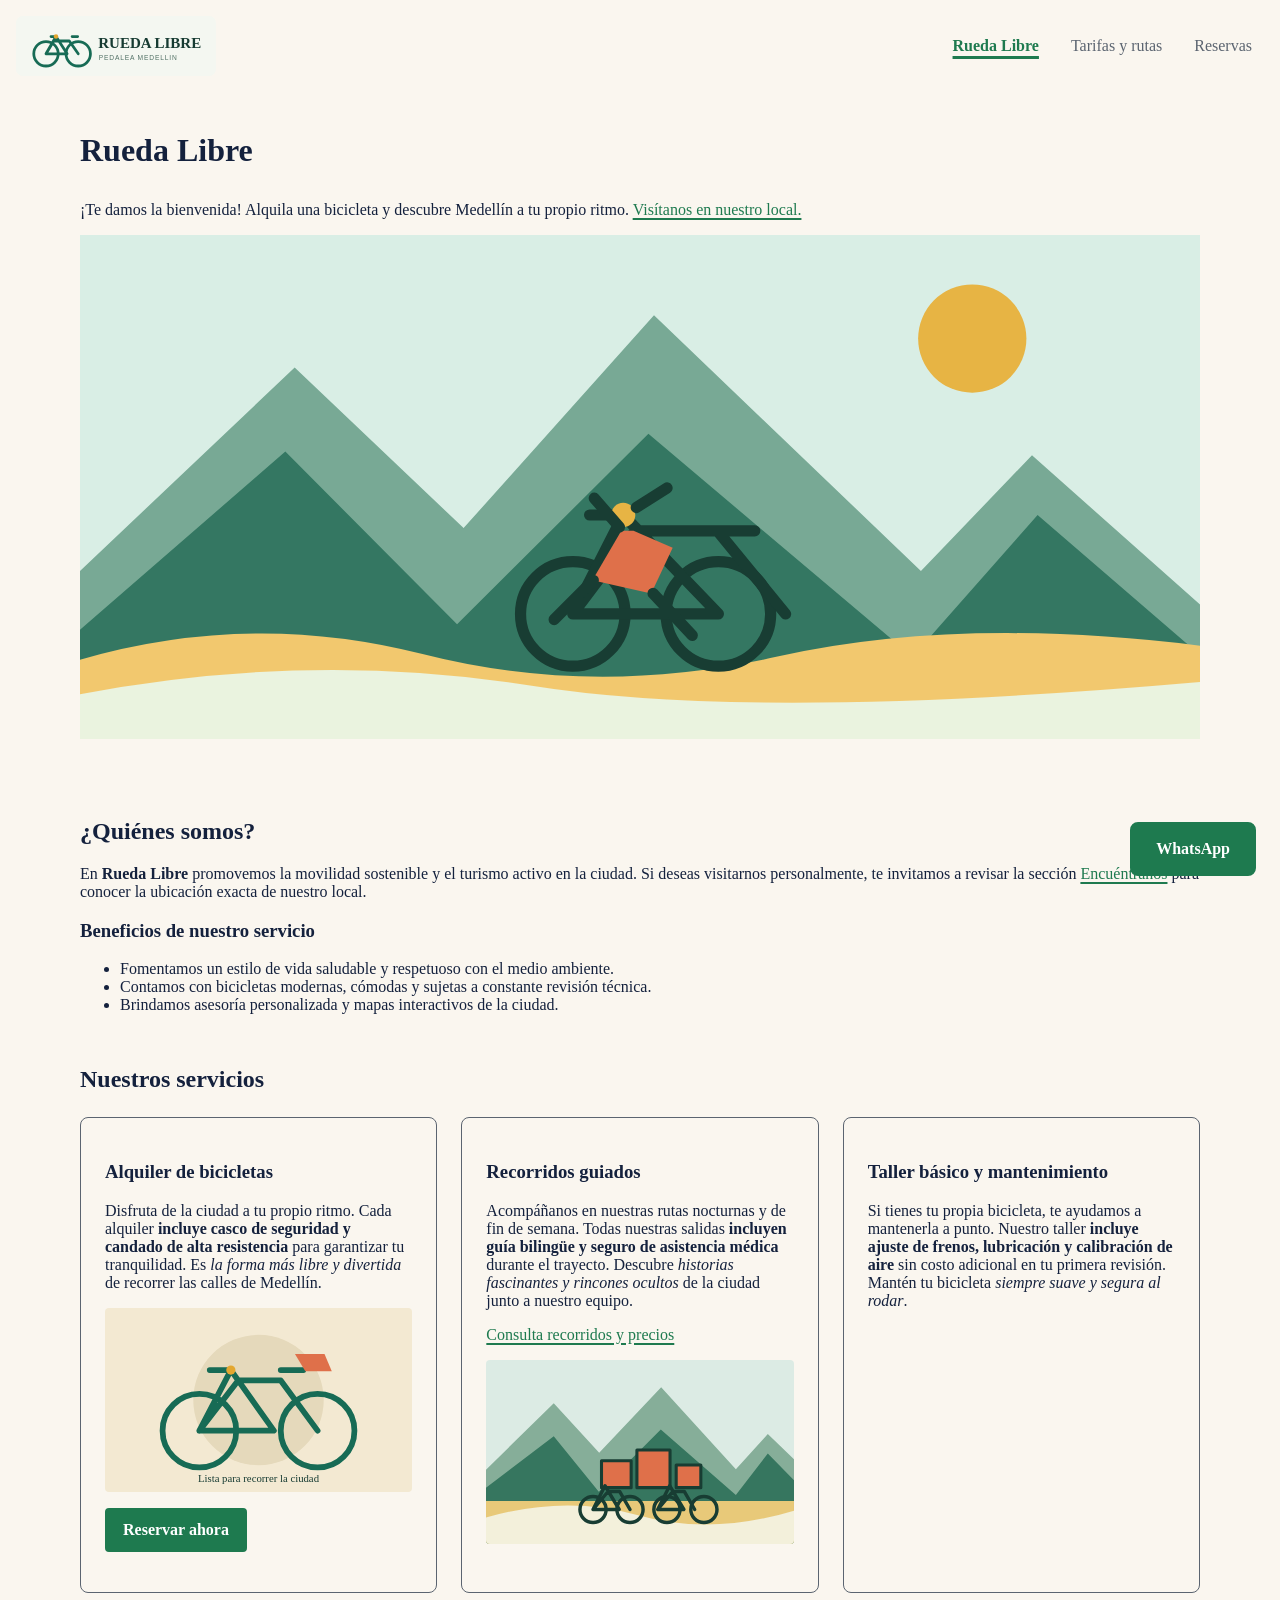
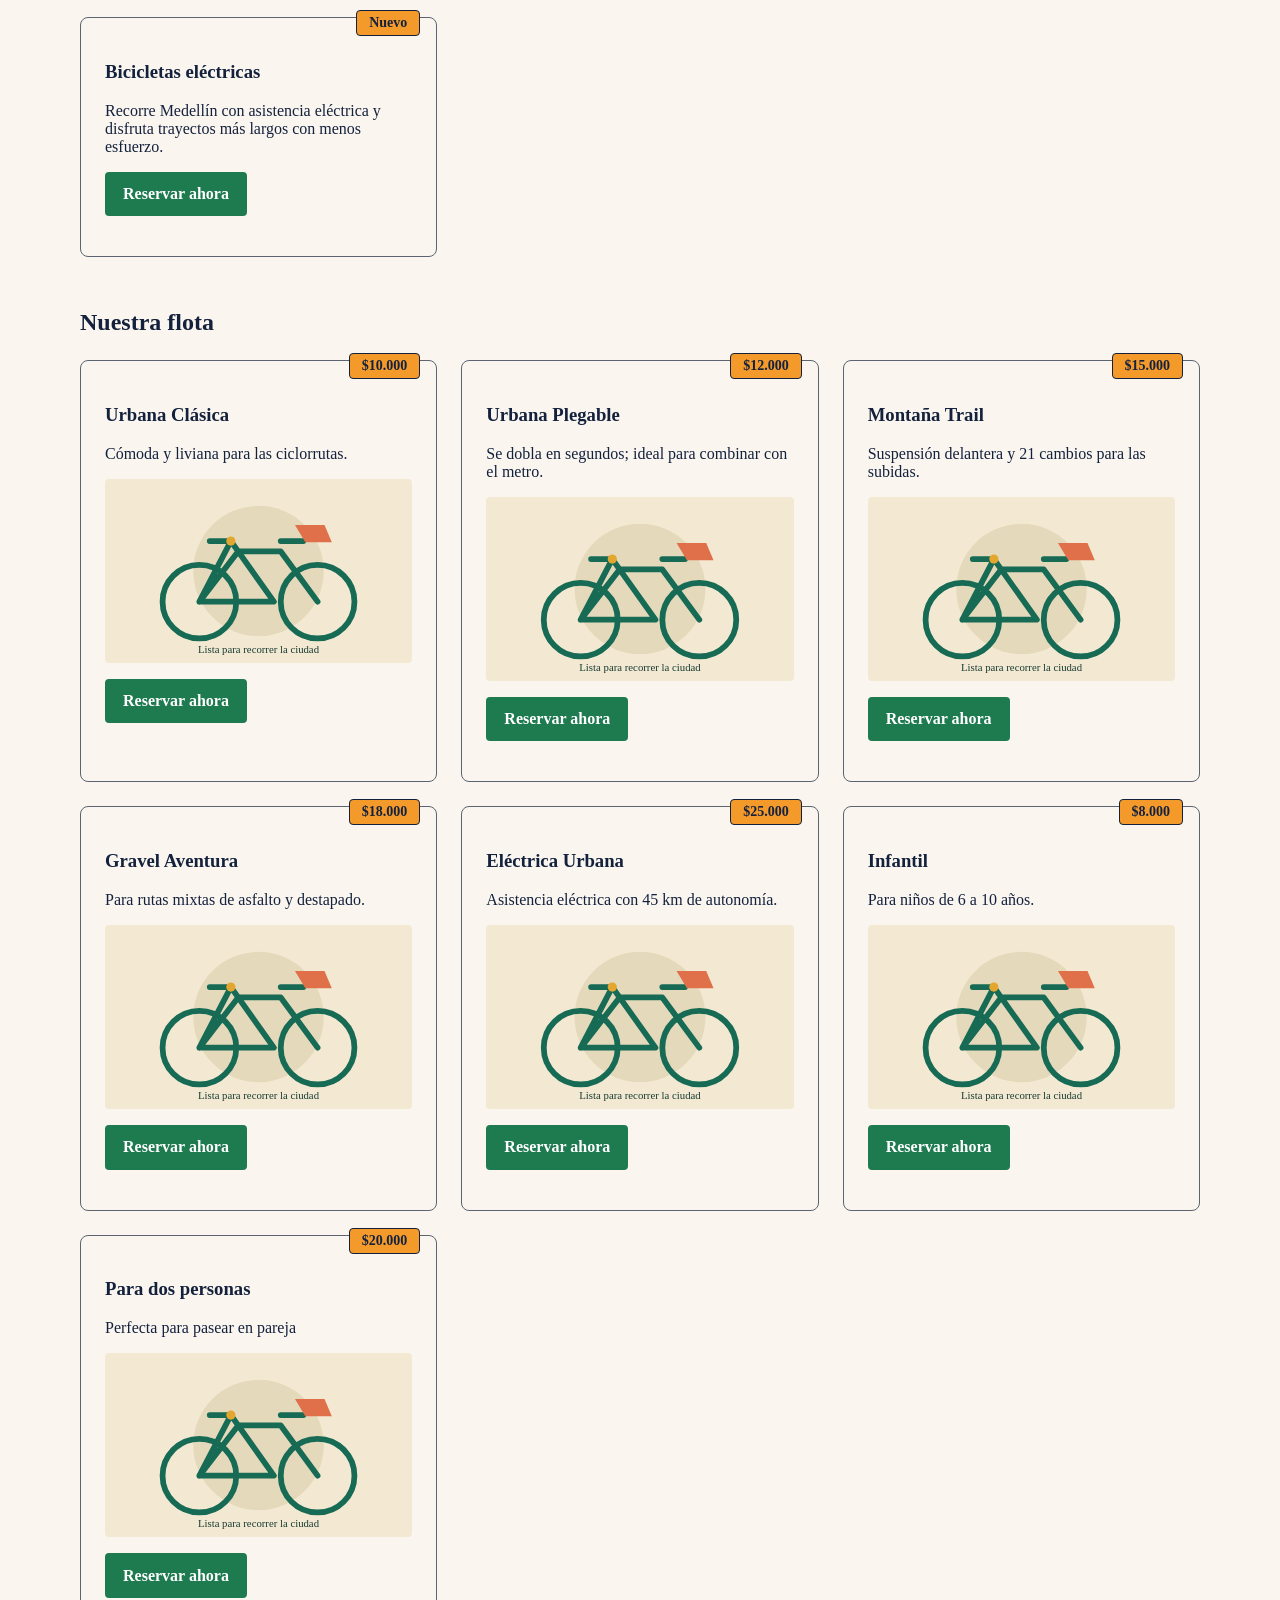
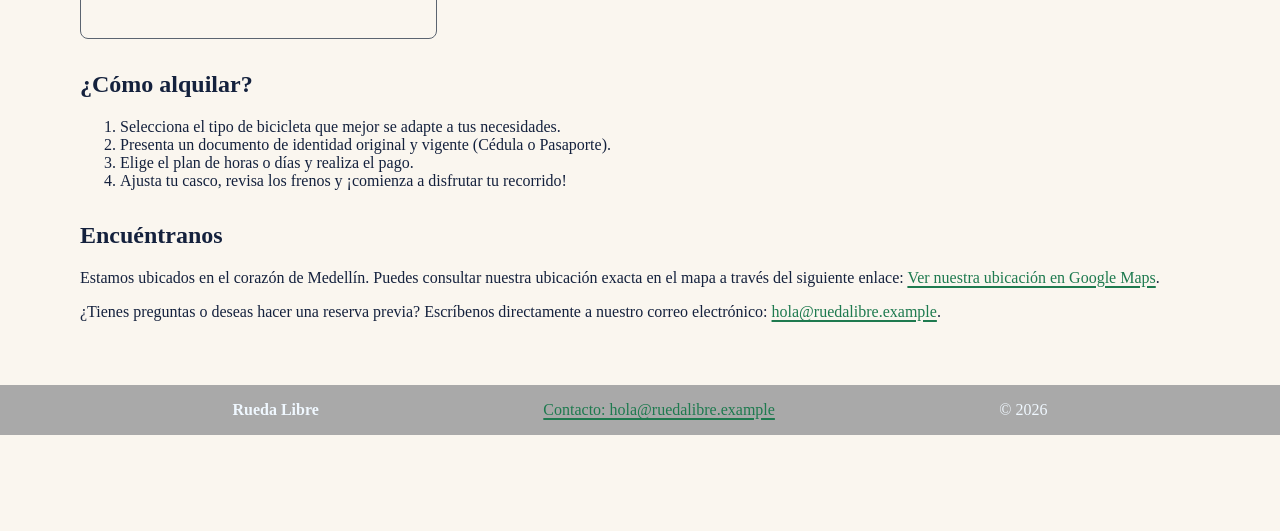
==== commit 9f85c393: "Se creó sección Nuestra Flota" ====
--- a/index.html
+++ b/index.html
@@ -97,6 +97,87 @@
       </article>
     </section>
 
+      <section id="nuestra-flota">
+      <h2>Nuestra flota</h2>
+      <article>
+        <h3>Urbana Clásica</h3>
+        <span class="etiqueta-nuevo">$10.000</span>
+        <p>
+          Cómoda y liviana para las ciclorrutas.
+        </p>
+
+        <img src="img/bicicleta.svg" alt="Ilustración de bicicleta urbana de alquiler" width="400" height="240">
+        <p><a class="boton-reserva" href="paginas/reservas.html">Reservar ahora</a></p>
+      </article>
+
+     <article>
+        <h3>Urbana Plegable </h3>
+        <span class="etiqueta-nuevo">$12.000</span>
+        <p>
+          Se dobla en segundos; ideal para combinar con el metro.
+        </p>
+
+        <img src="img/bicicleta.svg" alt="Ilustración de bicicleta urbana de alquiler" width="400" height="240">
+        <p><a class="boton-reserva" href="paginas/reservas.html">Reservar ahora</a></p>
+      </article>
+
+       <article>
+        <h3>Montaña Trail </h3>
+        <span class="etiqueta-nuevo">$15.000</span>
+        <p>
+          Suspensión delantera y 21 cambios para las subidas.
+        </p>
+
+        <img src="img/bicicleta.svg" alt="Ilustración de bicicleta urbana de alquiler" width="400" height="240">
+        <p><a class="boton-reserva" href="paginas/reservas.html">Reservar ahora</a></p>
+      </article>
+
+      <article>
+        <h3>Gravel Aventura</h3>
+        <span class="etiqueta-nuevo">$18.000</span>
+        <p>
+          Para rutas mixtas de asfalto y destapado.
+        </p>
+
+        <img src="img/bicicleta.svg" alt="Ilustración de bicicleta urbana de alquiler" width="400" height="240">
+        <p><a class="boton-reserva" href="paginas/reservas.html">Reservar ahora</a></p>
+      </article>
+
+       <article>
+        <h3>Eléctrica Urbana</h3>
+        <span class="etiqueta-nuevo">$25.000</span>
+        <p>
+          Asistencia eléctrica con 45 km de autonomía.
+        </p>
+
+        <img src="img/bicicleta.svg" alt="Ilustración de bicicleta urbana de alquiler" width="400" height="240">
+        <p><a class="boton-reserva" href="paginas/reservas.html">Reservar ahora</a></p>
+      </article>
+
+      <article>
+        <h3>Infantil</h3>
+        <span class="etiqueta-nuevo">$8.000</span>
+        <p>
+          Para niños de 6 a 10 años.
+        </p>
+
+        <img src="img/bicicleta.svg" alt="Ilustración de bicicleta urbana de alquiler" width="400" height="240">
+        <p><a class="boton-reserva" href="paginas/reservas.html">Reservar ahora</a></p>
+      </article>
+
+      <article>
+        <h3>Para dos personas</h3>
+        <span class="etiqueta-nuevo">$20.000</span>
+        <p>
+          Perfecta para pasear en pareja
+        </p>
+
+        <img src="img/bicicleta.svg" alt="Ilustración de bicicleta urbana de alquiler" width="400" height="240">
+        <p><a class="boton-reserva" href="paginas/reservas.html">Reservar ahora</a></p>
+      </article>
+      
+
+    </section>
 
     <section id="como-alquilar">
       <h2>¿Cómo alquilar?</h2>
--- a/css/styles.css
+++ b/css/styles.css
@@ -170,6 +170,34 @@
   width: 100%;
 }
 
+
+#nuestra-flota{
+  display: grid;
+  gap: var(--espacio-3);
+  grid-template-columns: repeat(auto-fit, minmax(min(100%, 20rem), 1fr));
+}
+
+#nuestra-flota > h2 {
+  grid-column: 1 / -1;
+  margin-bottom: 0;
+}
+
+#nuestra-flota article {
+  border: 1px solid var(--gris-asfalto);
+  border-radius: 0.5rem;
+  padding: var(--espacio-3);
+  position: relative;
+  width: 100%;
+}
+
+#nuestra-flota article img {
+  border-radius: 0.25rem;
+  display: block;
+  height: auto;
+  max-width: 100%;
+  width: 100%;
+}
+
 .etiqueta-nuevo {
   background-color: var(--naranja-pedal);
   border: 1px solid var(--azul-noche);
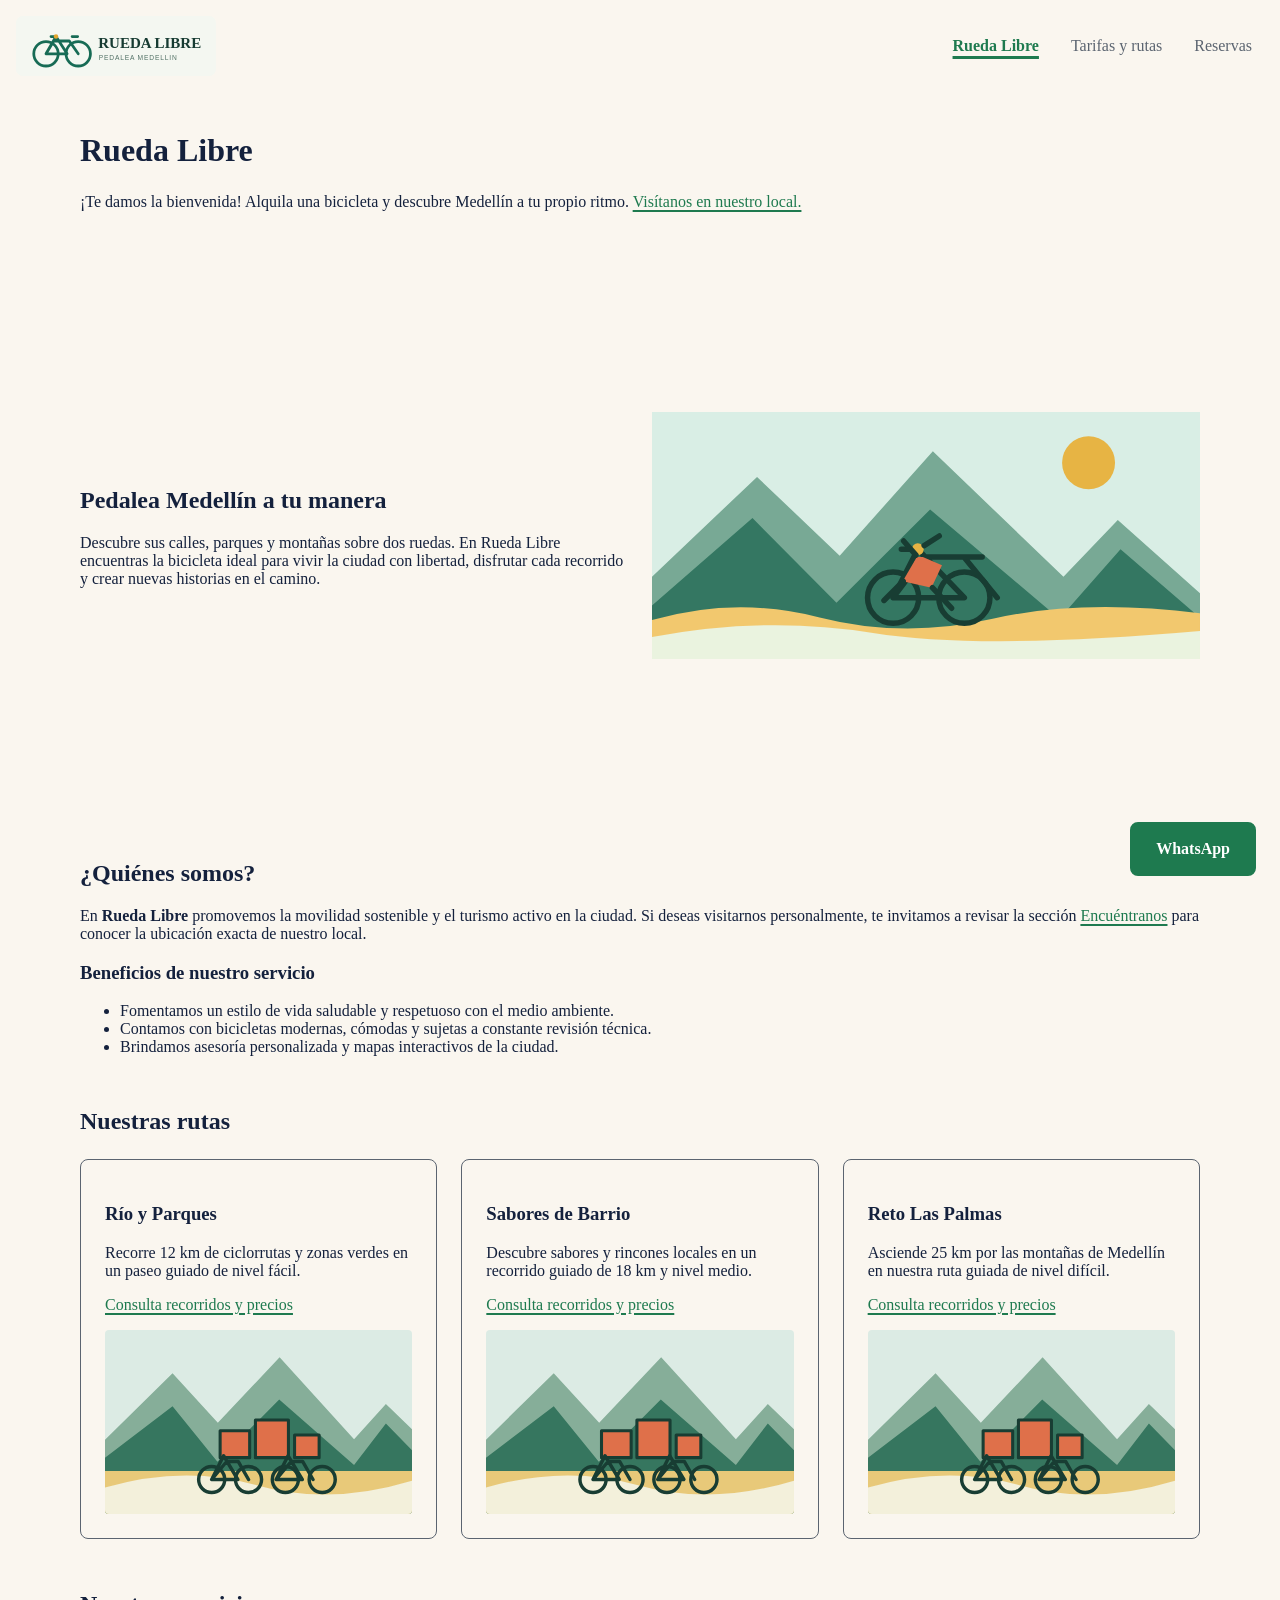
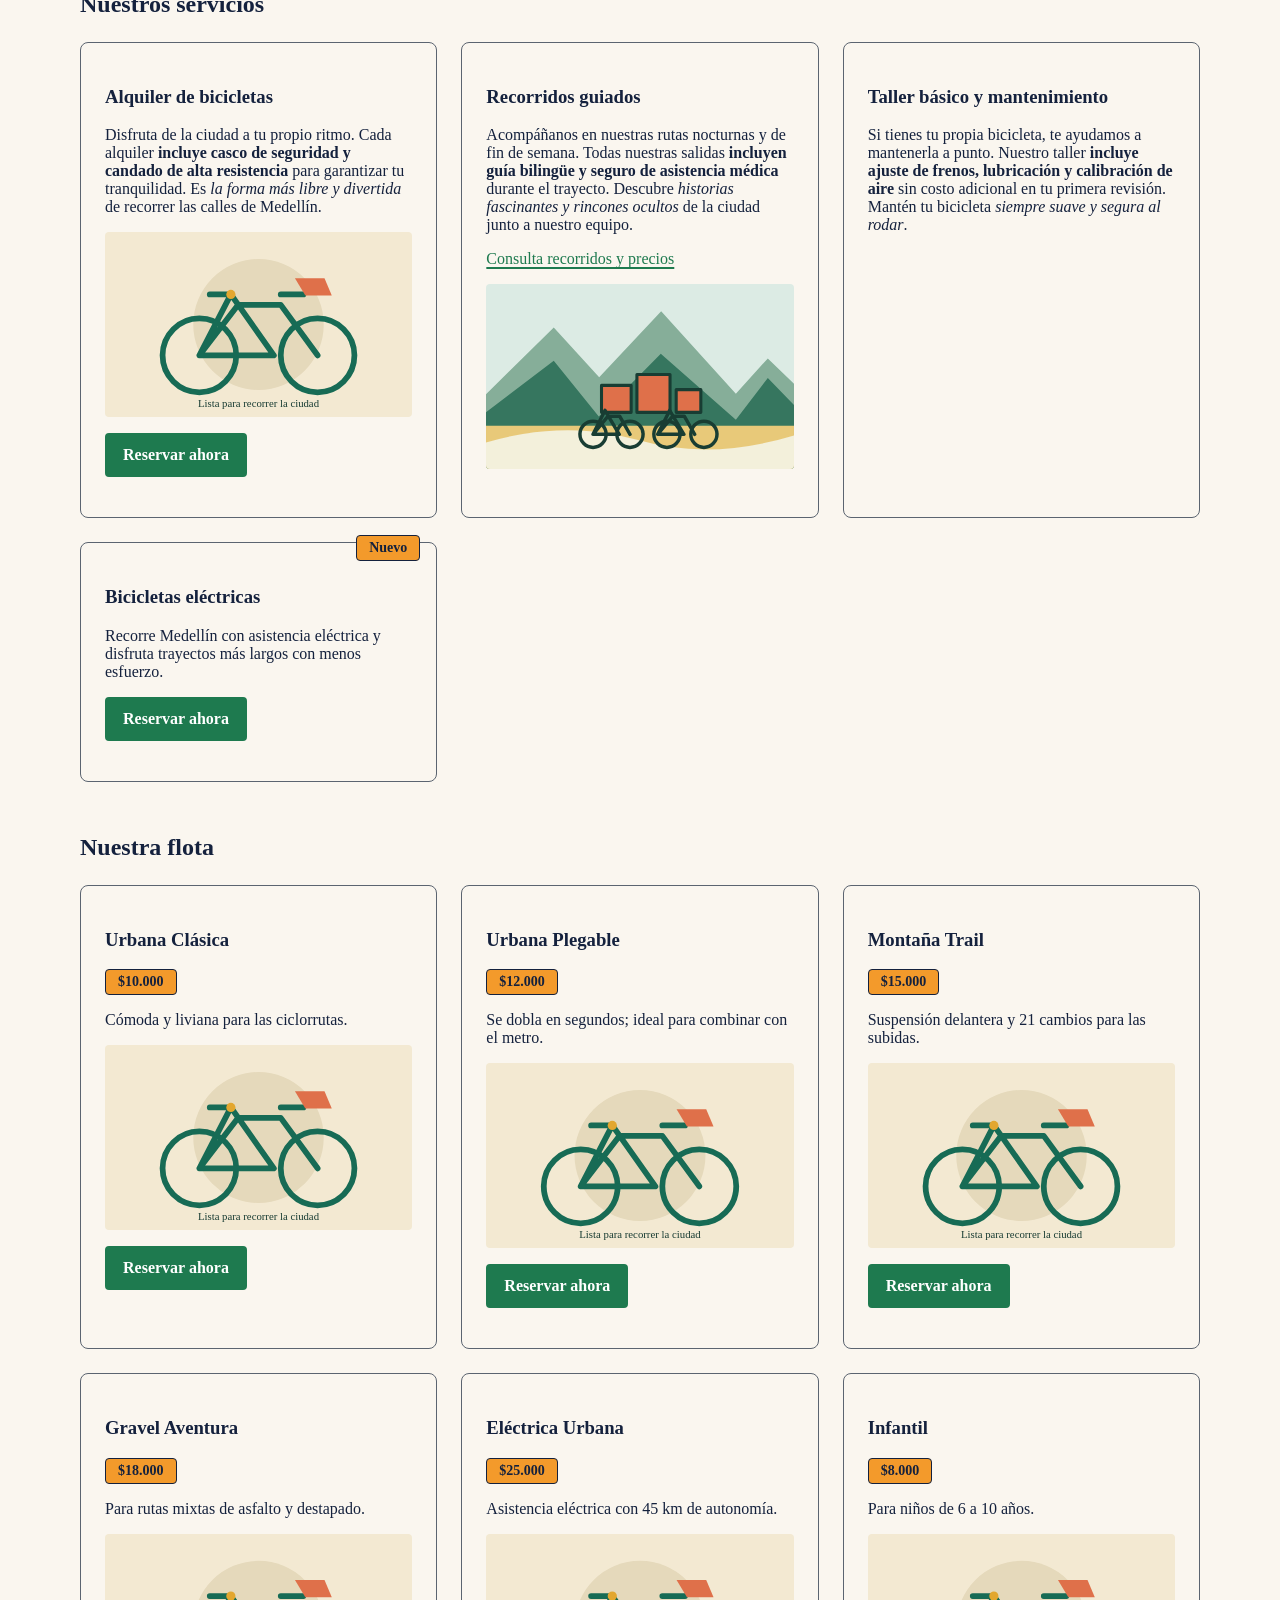
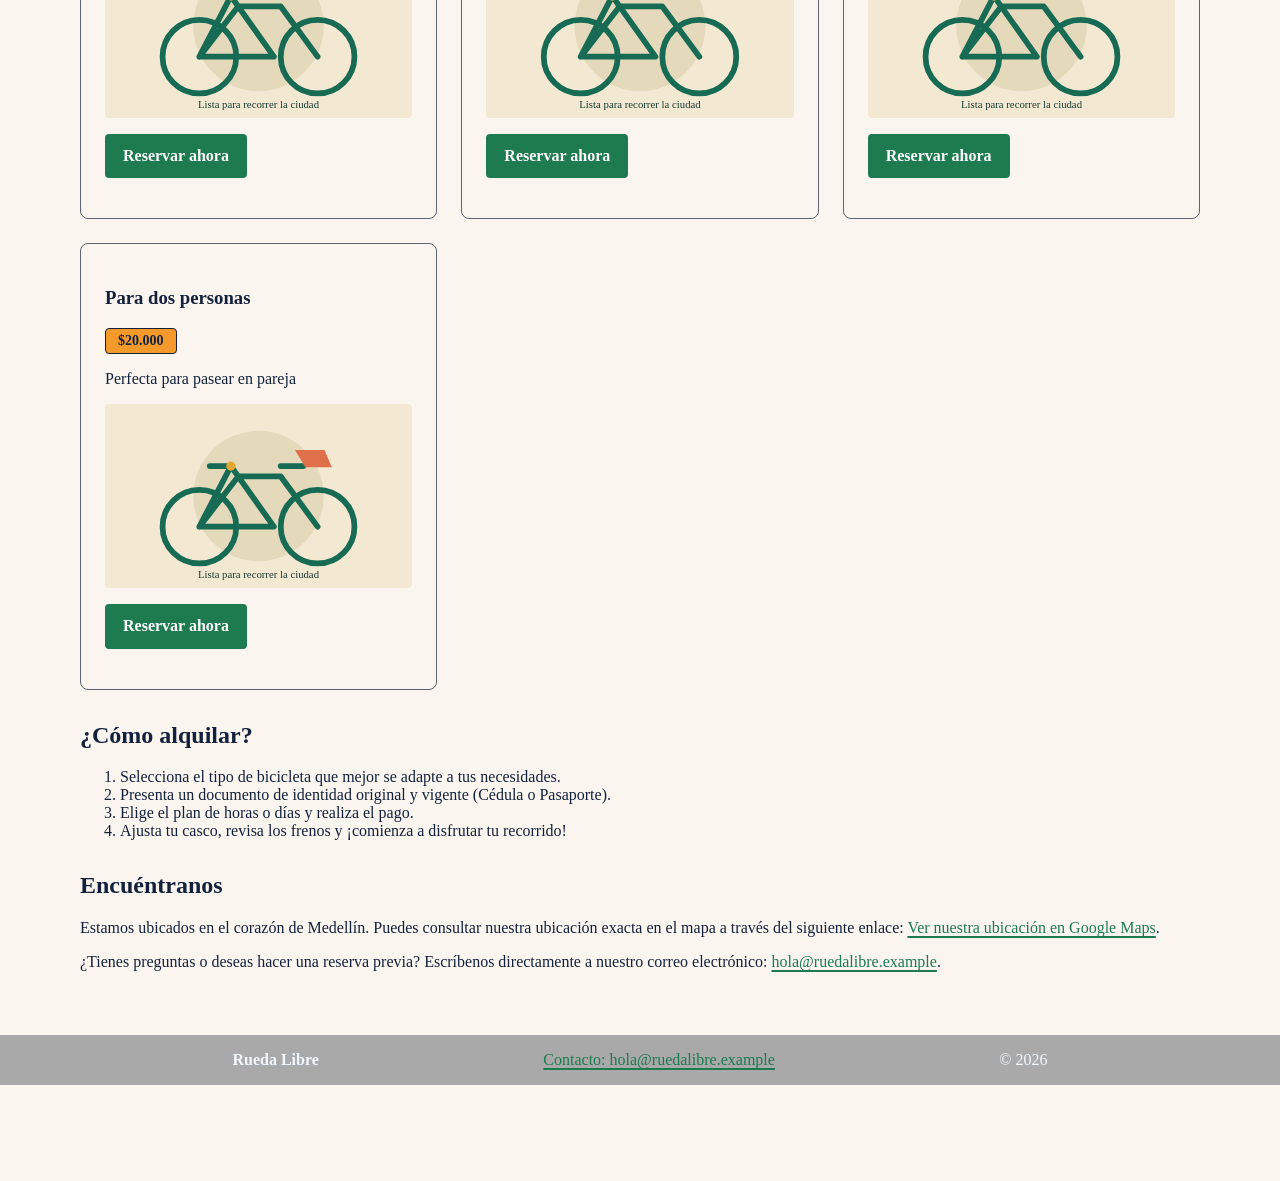
==== commit 3118227a: "Construye layouts con Grid y Flexbox Co-authored-by: Copilot <223556219+Copilot@users.noreply.github" ====
--- a/index.html
+++ b/index.html
@@ -28,12 +28,20 @@
 
   <main>
     <h1 id="inicio-titulo">Rueda Libre</h1>
-    <section aria-labelledby="inicio-titulo">
-      <p>¡Te damos la bienvenida! Alquila una bicicleta y descubre Medellín a tu propio ritmo. <a
-          href="#encuentranos">Visítanos en nuestro local.</a></p>
-
-      <img src="img/portada.svg" alt="Ciclista recorriendo Medellín entre montañas" width="800" height="360">
-    </section>
+    <p>¡Te damos la bienvenida! Alquila una bicicleta y descubre Medellín a tu propio ritmo. <a
+        href="#encuentranos">Visítanos en nuestro local.</a></p>
+
+    <section id="portada">
+      <div class="columna">
+        <h2>Pedalea Medellín a tu manera</h2>
+        <p>Descubre sus calles, parques y montañas sobre dos ruedas. En Rueda Libre encuentras la bicicleta ideal para vivir la ciudad con libertad, disfrutar cada recorrido y crear nuevas historias en el camino.</p>
+      </div>
+
+      <div class="columna">
+        <img src="img/portada.svg" alt="Ciclista recorriendo Medellín entre montañas" width="800" height="360">
+      </div>
+    </section>
+
 
     <section id="quienes-somos">
       <h2>¿Quiénes somos?</h2>
@@ -51,10 +59,32 @@
       </ul>
     </section>
 
+    <section id="nuestras-rutas" aria-labelledby="rutas-titulo">
+      <h2 id="rutas-titulo">Nuestras rutas</h2>
+      <article>
+        <h3>Río y Parques</h3>
+        <p>Recorre 12 km de ciclorrutas y zonas verdes en un paseo guiado de nivel fácil.</p>
+        <p><a href="paginas/tarifas.html#recorridos">Consulta recorridos y precios</a></p>
+        <img src="img/ruta.svg" alt="Ciclistas recorriendo parques de Medellín" width="400" height="240">
+      </article>
+
+      <article>
+        <h3>Sabores de Barrio</h3>
+        <p>Descubre sabores y rincones locales en un recorrido guiado de 18 km y nivel medio.</p>
+        <p><a href="paginas/tarifas.html#recorridos">Consulta recorridos y precios</a></p>
+        <img src="img/ruta.svg" alt="Grupo de ciclistas en un recorrido por Medellín" width="400" height="240">
+      </article>
+
+      <article>
+        <h3>Reto Las Palmas</h3>
+        <p>Asciende 25 km por las montañas de Medellín en nuestra ruta guiada de nivel difícil.</p>
+        <p><a href="paginas/tarifas.html#recorridos">Consulta recorridos y precios</a></p>
+        <img src="img/ruta.svg" alt="Ciclistas en una ruta de montaña" width="400" height="240">
+      </article>
+    </section>
 
     <section id="nuestros-servicios">
       <h2>Nuestros servicios</h2>
-
 
       <article>
         <h3>Alquiler de bicicletas</h3>
@@ -101,7 +131,7 @@
       <h2>Nuestra flota</h2>
       <article>
         <h3>Urbana Clásica</h3>
-        <span class="etiqueta-nuevo">$10.000</span>
+        <span class="etiqueta-precio">$10.000</span>
         <p>
           Cómoda y liviana para las ciclorrutas.
         </p>
@@ -112,7 +142,7 @@
 
      <article>
         <h3>Urbana Plegable </h3>
-        <span class="etiqueta-nuevo">$12.000</span>
+        <span class="etiqueta-precio">$12.000</span>
         <p>
           Se dobla en segundos; ideal para combinar con el metro.
         </p>
@@ -123,7 +153,7 @@
 
        <article>
         <h3>Montaña Trail </h3>
-        <span class="etiqueta-nuevo">$15.000</span>
+        <span class="etiqueta-precio">$15.000</span>
         <p>
           Suspensión delantera y 21 cambios para las subidas.
         </p>
@@ -134,7 +164,7 @@
 
       <article>
         <h3>Gravel Aventura</h3>
-        <span class="etiqueta-nuevo">$18.000</span>
+        <span class="etiqueta-precio">$18.000</span>
         <p>
           Para rutas mixtas de asfalto y destapado.
         </p>
@@ -145,7 +175,7 @@
 
        <article>
         <h3>Eléctrica Urbana</h3>
-        <span class="etiqueta-nuevo">$25.000</span>
+        <span class="etiqueta-precio">$25.000</span>
         <p>
           Asistencia eléctrica con 45 km de autonomía.
         </p>
@@ -156,7 +186,7 @@
 
       <article>
         <h3>Infantil</h3>
-        <span class="etiqueta-nuevo">$8.000</span>
+        <span class="etiqueta-precio">$8.000</span>
         <p>
           Para niños de 6 a 10 años.
         </p>
@@ -167,7 +197,7 @@
 
       <article>
         <h3>Para dos personas</h3>
-        <span class="etiqueta-nuevo">$20.000</span>
+        <span class="etiqueta-precio">$20.000</span>
         <p>
           Perfecta para pasear en pareja
         </p>
--- a/css/styles.css
+++ b/css/styles.css
@@ -57,7 +57,7 @@
   padding: var(--espacio-2);
 }
 
-.header > img {
+.encabezado > img {
   display: block;
   height: auto;
   max-width: 100%;
@@ -79,18 +79,7 @@
   margin-block: var(--espacio-3);
 }
 
-main > section[aria-labelledby="inicio-titulo"] {
-  min-height: 65vh;
-}
-
-main > section[aria-labelledby="inicio-titulo"] > img {
-  display: block;
-  height: auto;
-  max-width: 100%;
-  width: 100%;
-}
-
-.footer > p{
+.footer > p {
   align-items: center;
   display: flex;
   flex-wrap: wrap;
@@ -98,7 +87,7 @@
   justify-content: space-evenly;
   padding: var(--espacio-2);
   background-color: darkgray;
-color: aliceblue;
+  color: aliceblue;
 }
 
 header nav ul {
@@ -198,14 +187,19 @@
   width: 100%;
 }
 
-.etiqueta-nuevo {
+.etiqueta-nuevo,
+.etiqueta-precio {
   background-color: var(--naranja-pedal);
   border: 1px solid var(--azul-noche);
   border-radius: 0.25rem;
   color: var(--azul-noche);
+  display: inline-block;
   font-size: 0.875rem;
   font-weight: 700;
   padding: 0.25rem 0.75rem;
+}
+
+.etiqueta-nuevo {
   position: absolute;
   right: var(--espacio-2);
   top: calc(-1 * var(--espacio-1));
@@ -277,8 +271,8 @@
 
 
 #formulario-reserva form {
-  margin-inline: auto;
-  max-width: 46rem;
+  margin: 0;
+  max-width: none;
 }
 
 #formulario-reserva fieldset {
@@ -338,7 +332,6 @@
   accent-color: var(--verde-ruta);
 }
 
-
 .whatsapp-fijo {
   background-color: var(--verde-ruta);
   border: 2px solid var(--verde-ruta);
@@ -367,7 +360,7 @@
 
 
 @media (max-width: 42rem) {
-  header {
+  .encabezado {
     align-items: flex-start;
     flex-direction: column;
   }
@@ -376,4 +369,72 @@
     display: block;
     overflow-x: auto;
   }
+}
+
+#portada {
+  align-items: center;
+  display: grid;
+  gap: var(--espacio-3);
+  grid-template-columns: minmax(0, 1fr) minmax(0, 1fr);
+  min-height: 65vh;
+}
+
+#portada img {
+  display: block;
+  height: auto;
+  max-width: 100%;
+  width: 100%;
+}
+
+#nuestras-rutas {
+  display: grid;
+  gap: var(--espacio-3);
+  grid-template-columns: repeat(3, minmax(0, 1fr));
+}
+
+#nuestras-rutas > h2 {
+  grid-column: 1 / -1;
+  margin-bottom: 0;
+}
+
+#nuestras-rutas article {
+  border: 1px solid var(--gris-asfalto);
+  border-radius: 0.5rem;
+  padding: var(--espacio-3);
+  position: relative;
+  width: 100%;
+}
+
+.reserva-layout {
+  display: grid;
+  gap: var(--espacio-3);
+  grid-template-columns: minmax(0, 2fr) minmax(0, 1fr);
+}
+
+.fila-campos {
+  display: grid;
+  gap: var(--espacio-2);
+  grid-template-columns: repeat(2, minmax(0, 1fr));
+}
+
+.fila-campos > p {
+  margin-block: 0 var(--espacio-2);
+  min-width: 0;
+}
+
+#nuestras-rutas article img {
+  border-radius: 0.25rem;
+  display: block;
+  height: auto;
+  max-width: 100%;
+  width: 100%;
+}
+
+@media (max-width: 42rem) {
+  #portada,
+  #nuestras-rutas,
+  .reserva-layout,
+  .fila-campos {
+    grid-template-columns: minmax(0, 1fr);
+  }
 }
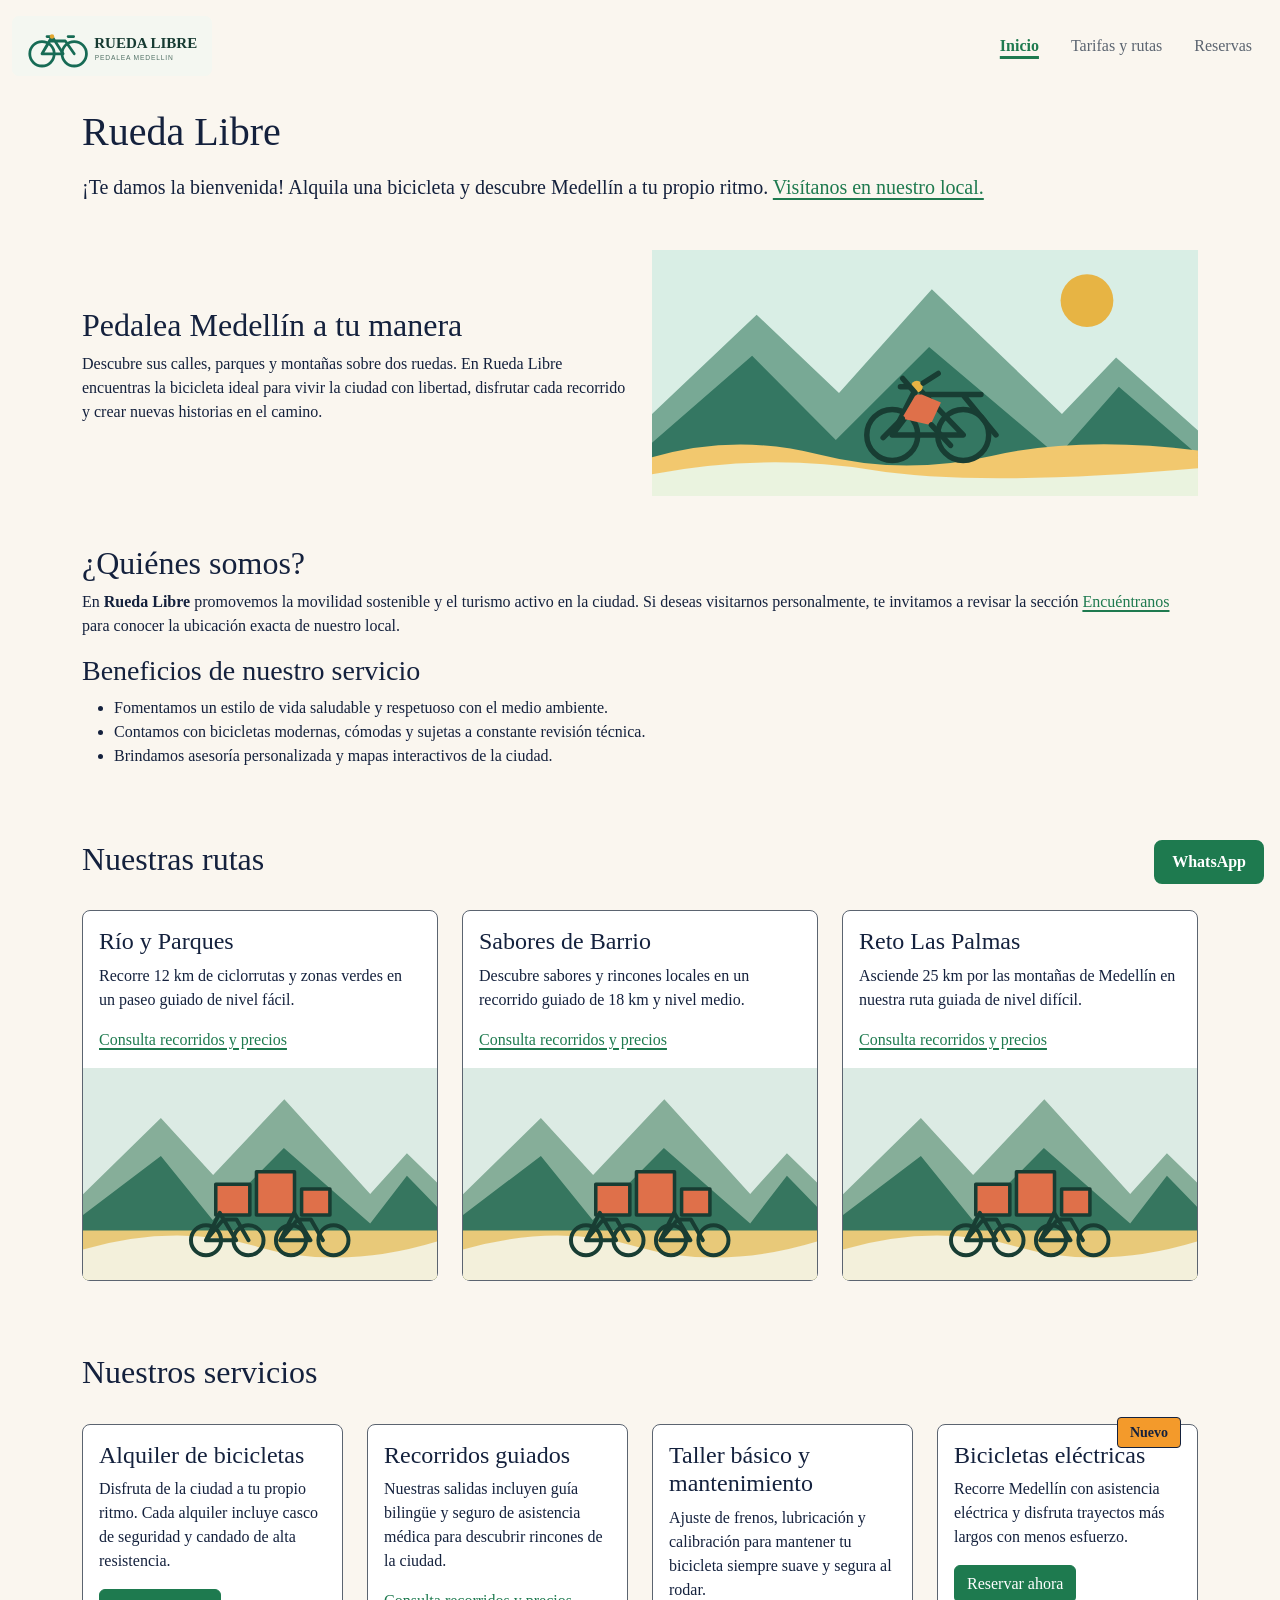
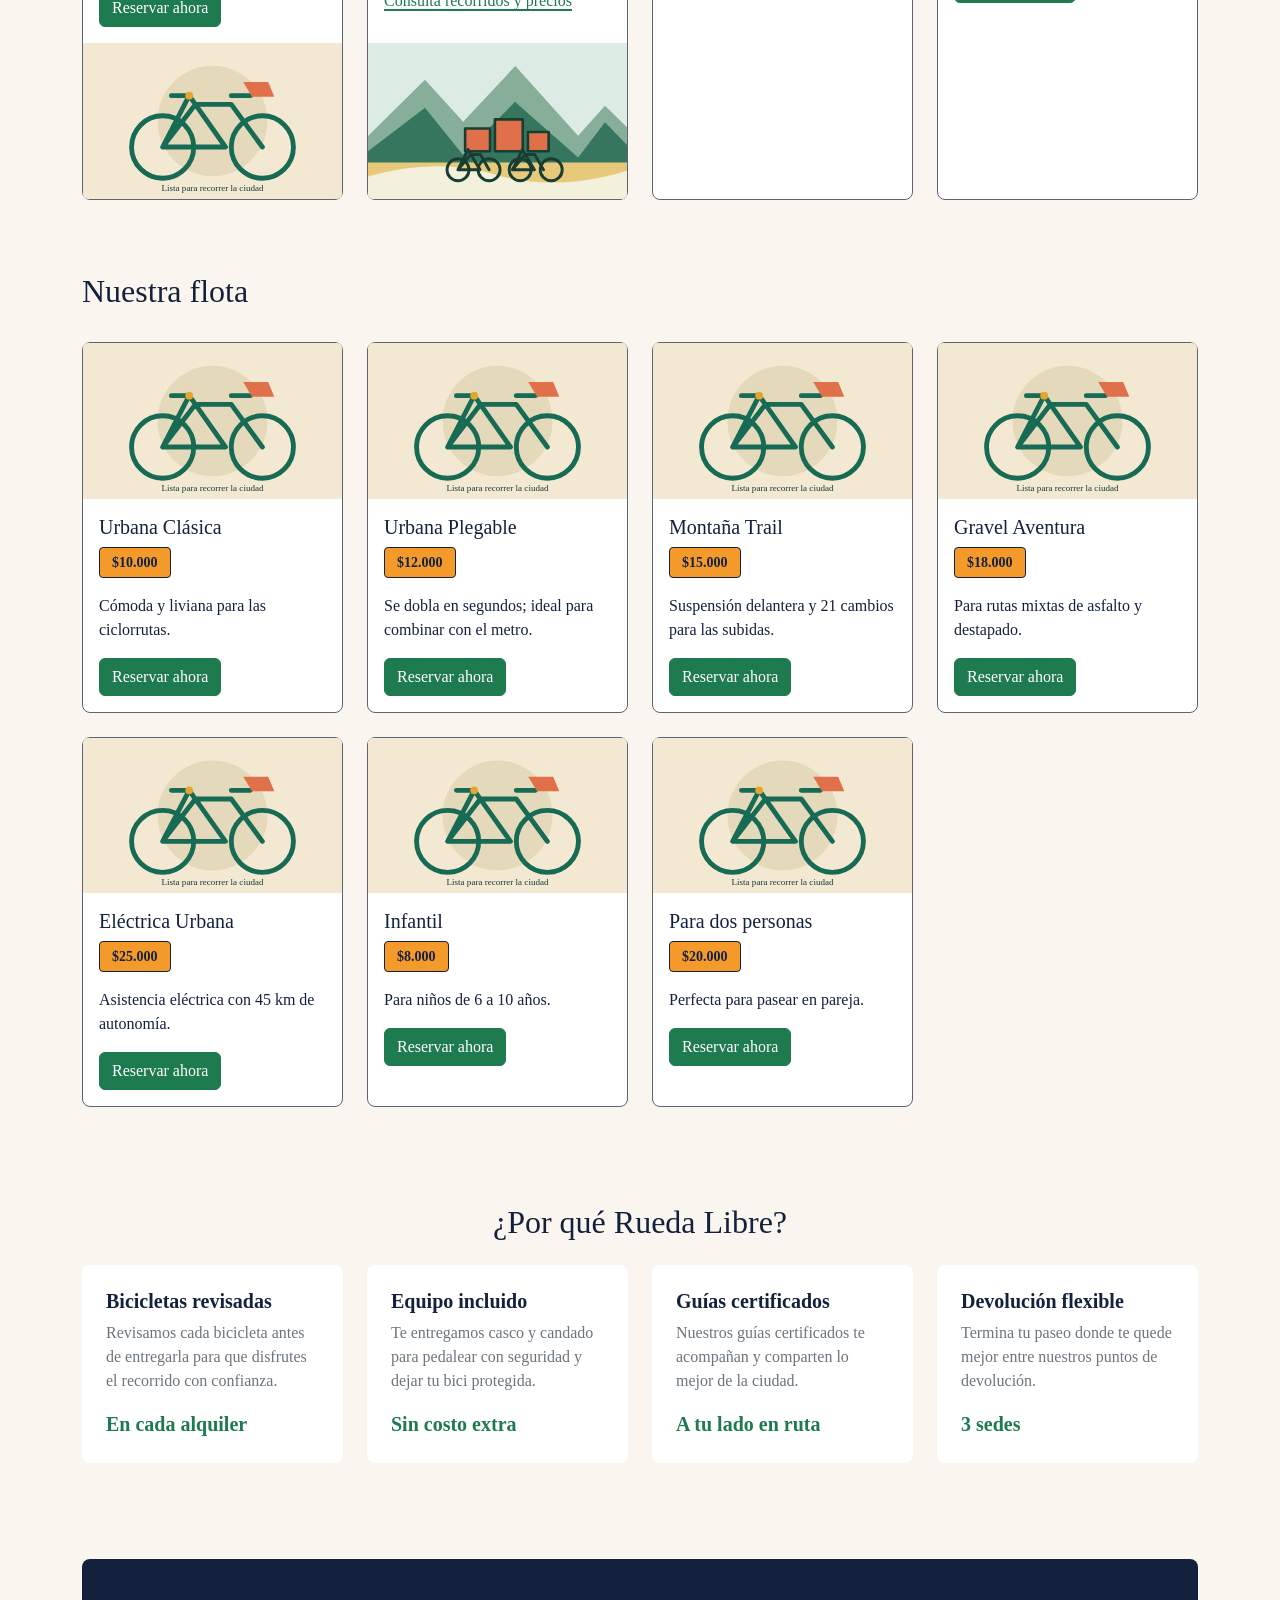
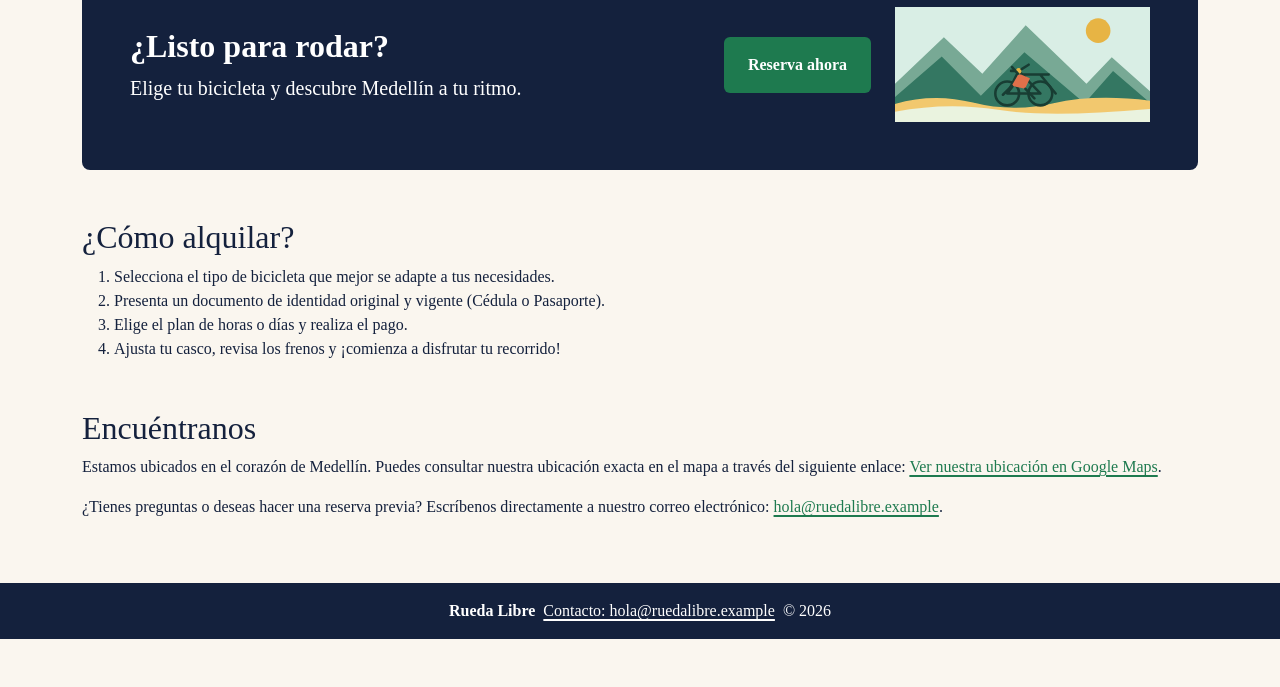
==== commit 03d38340: "Completa migración Bootstrap MiniRetos 6-8 Co-authored-by: Copilot <223556219+Copilot@users.noreply." ====
--- a/index.html
+++ b/index.html
@@ -1,254 +1,284 @@
-<!DOCTYPE html>
+<!doctype html>
 <html lang="es">
-
-<head>
-  <meta charset="UTF-8">
-  <meta name="viewport" content="width=device-width, initial-scale=1.0">
-  <meta name="description"
-    content="Alquila bicicletas en Medellín con Rueda Libre y descubre la ciudad con recorridos guiados, rutas y opciones para cada ciclista.">
-  <link rel="icon" href="img/logo-rueda-libre.svg" type="image/svg+xml">
-  <link rel="stylesheet" href="css/styles.css">
-  <title>Rueda Libre | Alquiler de bicicletas en Medellín</title>
-</head>
-
-<body>
-
-  <header class="encabezado">
-    <img src="img/logo-rueda-libre.svg" alt="Logo de Rueda Libre" width="200" height="60">
-    <div>
+  <head>
+    <meta charset="utf-8">
+    <meta name="viewport" content="width=device-width, initial-scale=1">
+    <meta name="description" content="Alquila bicicletas en Medellín con Rueda Libre y descubre la ciudad con recorridos guiados, rutas y opciones para cada ciclista.">
+    <link rel="icon" href="img/logo-rueda-libre.svg" type="image/svg+xml">
+    <link href="https://cdn.jsdelivr.net/npm/bootstrap@5.3.9/dist/css/bootstrap.min.css" rel="stylesheet" integrity="sha384-yEPZ7jP9S0QKiUQ0m3jjsO4ProIW7wvR9gXkI7JOGa2XVsw53Yke2bsdkBbjmmiX" crossorigin="anonymous">
+    <link rel="stylesheet" href="css/styles.css">
+    <title>Rueda Libre | Alquiler de bicicletas en Medellín</title>
+  </head>
+  <body class="pb-5">
+    <header class="container-fluid d-flex flex-column flex-md-row align-items-center justify-content-between gap-3 py-3">
+      <a href="index.html" aria-label="Rueda Libre, inicio">
+        <img src="img/logo-rueda-libre.svg" alt="Logo de Rueda Libre" width="200" height="60">
+      </a>
       <nav aria-label="Navegación principal">
-        <ul id="menu">
-          <li><a class="activo" aria-current="page" href="index.html">Rueda Libre</a></li>
-          <li><a href="paginas/tarifas.html">Tarifas y rutas</a></li>
-          <li><a href="paginas/reservas.html">Reservas</a></li>
+        <ul id="menu" class="nav flex-wrap justify-content-center">
+          <li class="nav-item"><a class="nav-link activo" aria-current="page" href="index.html">Inicio</a></li>
+          <li class="nav-item"><a class="nav-link" href="paginas/tarifas.html">Tarifas y rutas</a></li>
+          <li class="nav-item"><a class="nav-link" href="paginas/reservas.html">Reservas</a></li>
         </ul>
       </nav>
-    </div>
-  </header>
-
-  <main>
-    <h1 id="inicio-titulo">Rueda Libre</h1>
-    <p>¡Te damos la bienvenida! Alquila una bicicleta y descubre Medellín a tu propio ritmo. <a
-        href="#encuentranos">Visítanos en nuestro local.</a></p>
-
-    <section id="portada">
-      <div class="columna">
-        <h2>Pedalea Medellín a tu manera</h2>
-        <p>Descubre sus calles, parques y montañas sobre dos ruedas. En Rueda Libre encuentras la bicicleta ideal para vivir la ciudad con libertad, disfrutar cada recorrido y crear nuevas historias en el camino.</p>
-      </div>
-
-      <div class="columna">
-        <img src="img/portada.svg" alt="Ciclista recorriendo Medellín entre montañas" width="800" height="360">
-      </div>
-    </section>
-
-
-    <section id="quienes-somos">
-      <h2>¿Quiénes somos?</h2>
-      <p>
-        En <strong>Rueda Libre</strong> promovemos la movilidad sostenible y el turismo activo en la ciudad. Si deseas
-        visitarnos personalmente, te invitamos a revisar la sección <a href="#encuentranos">Encuéntranos</a> para
-        conocer la ubicación exacta de nuestro local.
+    </header>
+
+    <main class="container py-3">
+      <h1 id="inicio-titulo" class="mb-3">Rueda Libre</h1>
+      <p class="lead">¡Te damos la bienvenida! Alquila una bicicleta y descubre Medellín a tu propio ritmo. <a href="#encuentranos">Visítanos en nuestro local.</a></p>
+
+      <section id="portada" class="row align-items-center g-4 my-4" aria-labelledby="portada-titulo">
+        <div class="col-12 col-md-6">
+          <h2 id="portada-titulo">Pedalea Medellín a tu manera</h2>
+          <p>Descubre sus calles, parques y montañas sobre dos ruedas. En Rueda Libre encuentras la bicicleta ideal para vivir la ciudad con libertad, disfrutar cada recorrido y crear nuevas historias en el camino.</p>
+        </div>
+        <div class="col-12 col-md-6">
+          <img class="img-fluid" src="img/portada.svg" alt="Ciclista recorriendo Medellín entre montañas" width="800" height="360">
+        </div>
+      </section>
+
+      <section id="quienes-somos" class="my-5">
+        <h2>¿Quiénes somos?</h2>
+        <p>En <strong>Rueda Libre</strong> promovemos la movilidad sostenible y el turismo activo en la ciudad. Si deseas visitarnos personalmente, te invitamos a revisar la sección <a href="#encuentranos">Encuéntranos</a> para conocer la ubicación exacta de nuestro local.</p>
+        <h3>Beneficios de nuestro servicio</h3>
+        <ul>
+          <li>Fomentamos un estilo de vida saludable y respetuoso con el medio ambiente.</li>
+          <li>Contamos con bicicletas modernas, cómodas y sujetas a constante revisión técnica.</li>
+          <li>Brindamos asesoría personalizada y mapas interactivos de la ciudad.</li>
+        </ul>
+      </section>
+
+      <section id="nuestras-rutas" class="row g-4 my-5" aria-labelledby="rutas-titulo">
+        <h2 id="rutas-titulo" class="col-12">Nuestras rutas</h2>
+        <article class="col-12 col-md-6 col-xl-4">
+          <div class="card h-100">
+            <div class="card-body">
+              <h3 class="h4 card-title">Río y Parques</h3>
+              <p class="card-text">Recorre 12 km de ciclorrutas y zonas verdes en un paseo guiado de nivel fácil.</p>
+              <a href="paginas/tarifas.html#recorridos">Consulta recorridos y precios</a>
+            </div>
+            <img class="card-img-bottom img-fluid" src="img/ruta.svg" alt="Ciclistas recorriendo parques de Medellín" width="400" height="240">
+          </div>
+        </article>
+        <article class="col-12 col-md-6 col-xl-4">
+          <div class="card h-100">
+            <div class="card-body">
+              <h3 class="h4 card-title">Sabores de Barrio</h3>
+              <p class="card-text">Descubre sabores y rincones locales en un recorrido guiado de 18 km y nivel medio.</p>
+              <a href="paginas/tarifas.html#recorridos">Consulta recorridos y precios</a>
+            </div>
+            <img class="card-img-bottom img-fluid" src="img/ruta.svg" alt="Grupo de ciclistas en un recorrido por Medellín" width="400" height="240">
+          </div>
+        </article>
+        <article class="col-12 col-md-6 col-xl-4">
+          <div class="card h-100">
+            <div class="card-body">
+              <h3 class="h4 card-title">Reto Las Palmas</h3>
+              <p class="card-text">Asciende 25 km por las montañas de Medellín en nuestra ruta guiada de nivel difícil.</p>
+              <a href="paginas/tarifas.html#recorridos">Consulta recorridos y precios</a>
+            </div>
+            <img class="card-img-bottom img-fluid" src="img/ruta.svg" alt="Ciclistas en una ruta de montaña" width="400" height="240">
+          </div>
+        </article>
+      </section>
+
+      <section id="nuestros-servicios" class="row g-4 my-5" aria-labelledby="servicios-titulo">
+        <h2 id="servicios-titulo" class="col-12">Nuestros servicios</h2>
+        <article class="col-12 col-md-6 col-xl-3">
+          <div class="card h-100">
+            <div class="card-body">
+              <h3 class="h4 card-title">Alquiler de bicicletas</h3>
+              <p class="card-text">Disfruta de la ciudad a tu propio ritmo. Cada alquiler incluye casco de seguridad y candado de alta resistencia.</p>
+              <a class="btn btn-success" href="paginas/reservas.html">Reservar ahora</a>
+            </div>
+            <img class="card-img-bottom img-fluid" src="img/bicicleta.svg" alt="Ilustración de bicicleta urbana de alquiler" width="400" height="240">
+          </div>
+        </article>
+        <article class="col-12 col-md-6 col-xl-3">
+          <div class="card h-100">
+            <div class="card-body">
+              <h3 class="h4 card-title">Recorridos guiados</h3>
+              <p class="card-text">Nuestras salidas incluyen guía bilingüe y seguro de asistencia médica para descubrir rincones de la ciudad.</p>
+              <a href="paginas/tarifas.html#recorridos">Consulta recorridos y precios</a>
+            </div>
+            <img class="card-img-bottom img-fluid" src="img/ruta.svg" alt="Ciclistas en un recorrido guiado por Medellín" width="400" height="240">
+          </div>
+        </article>
+        <article class="col-12 col-md-6 col-xl-3">
+          <div class="card h-100">
+            <div class="card-body">
+              <h3 class="h4 card-title">Taller básico y mantenimiento</h3>
+              <p class="card-text">Ajuste de frenos, lubricación y calibración para mantener tu bicicleta siempre suave y segura al rodar.</p>
+            </div>
+          </div>
+        </article>
+        <article class="col-12 col-md-6 col-xl-3">
+          <div class="card h-100 position-relative">
+            <span class="etiqueta-nuevo">Nuevo</span>
+            <div class="card-body">
+              <h3 class="h4 card-title">Bicicletas eléctricas</h3>
+              <p class="card-text">Recorre Medellín con asistencia eléctrica y disfruta trayectos más largos con menos esfuerzo.</p>
+              <a class="btn btn-success" href="paginas/reservas.html">Reservar ahora</a>
+            </div>
+          </div>
+        </article>
+      </section>
+
+      <section id="nuestra-flota" class="row g-4 my-5" aria-labelledby="flota-titulo">
+        <h2 id="flota-titulo" class="col-12">Nuestra flota</h2>
+        <article class="col-12 col-sm-6 col-lg-4 col-xl-3">
+          <div class="card h-100">
+            <img class="card-img-top img-fluid" src="img/bicicleta.svg" alt="Ilustración de bicicleta urbana de alquiler" width="400" height="240">
+            <div class="card-body">
+              <h3 class="h5 card-title">Urbana Clásica</h3>
+              <p class="etiqueta-precio">$10.000</p>
+              <p class="card-text">Cómoda y liviana para las ciclorrutas.</p>
+              <a class="btn btn-success" href="paginas/reservas.html">Reservar ahora</a>
+            </div>
+          </div>
+        </article>
+        <article class="col-12 col-sm-6 col-lg-4 col-xl-3">
+          <div class="card h-100">
+            <img class="card-img-top img-fluid" src="img/bicicleta.svg" alt="Ilustración de bicicleta urbana de alquiler" width="400" height="240">
+            <div class="card-body">
+              <h3 class="h5 card-title">Urbana Plegable</h3>
+              <p class="etiqueta-precio">$12.000</p>
+              <p class="card-text">Se dobla en segundos; ideal para combinar con el metro.</p>
+              <a class="btn btn-success" href="paginas/reservas.html">Reservar ahora</a>
+            </div>
+          </div>
+        </article>
+        <article class="col-12 col-sm-6 col-lg-4 col-xl-3">
+          <div class="card h-100">
+            <img class="card-img-top img-fluid" src="img/bicicleta.svg" alt="Ilustración de bicicleta urbana de alquiler" width="400" height="240">
+            <div class="card-body">
+              <h3 class="h5 card-title">Montaña Trail</h3>
+              <p class="etiqueta-precio">$15.000</p>
+              <p class="card-text">Suspensión delantera y 21 cambios para las subidas.</p>
+              <a class="btn btn-success" href="paginas/reservas.html">Reservar ahora</a>
+            </div>
+          </div>
+        </article>
+        <article class="col-12 col-sm-6 col-lg-4 col-xl-3">
+          <div class="card h-100">
+            <img class="card-img-top img-fluid" src="img/bicicleta.svg" alt="Ilustración de bicicleta urbana de alquiler" width="400" height="240">
+            <div class="card-body">
+              <h3 class="h5 card-title">Gravel Aventura</h3>
+              <p class="etiqueta-precio">$18.000</p>
+              <p class="card-text">Para rutas mixtas de asfalto y destapado.</p>
+              <a class="btn btn-success" href="paginas/reservas.html">Reservar ahora</a>
+            </div>
+          </div>
+        </article>
+        <article class="col-12 col-sm-6 col-lg-4 col-xl-3">
+          <div class="card h-100">
+            <img class="card-img-top img-fluid" src="img/bicicleta.svg" alt="Ilustración de bicicleta urbana de alquiler" width="400" height="240">
+            <div class="card-body">
+              <h3 class="h5 card-title">Eléctrica Urbana</h3>
+              <p class="etiqueta-precio">$25.000</p>
+              <p class="card-text">Asistencia eléctrica con 45 km de autonomía.</p>
+              <a class="btn btn-success" href="paginas/reservas.html">Reservar ahora</a>
+            </div>
+          </div>
+        </article>
+        <article class="col-12 col-sm-6 col-lg-4 col-xl-3">
+          <div class="card h-100">
+            <img class="card-img-top img-fluid" src="img/bicicleta.svg" alt="Ilustración de bicicleta urbana de alquiler" width="400" height="240">
+            <div class="card-body">
+              <h3 class="h5 card-title">Infantil</h3>
+              <p class="etiqueta-precio">$8.000</p>
+              <p class="card-text">Para niños de 6 a 10 años.</p>
+              <a class="btn btn-success" href="paginas/reservas.html">Reservar ahora</a>
+            </div>
+          </div>
+        </article>
+        <article class="col-12 col-sm-6 col-lg-4 col-xl-3">
+          <div class="card h-100">
+            <img class="card-img-top img-fluid" src="img/bicicleta.svg" alt="Ilustración de bicicleta urbana de alquiler" width="400" height="240">
+            <div class="card-body">
+              <h3 class="h5 card-title">Para dos personas</h3>
+              <p class="etiqueta-precio">$20.000</p>
+              <p class="card-text">Perfecta para pasear en pareja.</p>
+              <a class="btn btn-success" href="paginas/reservas.html">Reservar ahora</a>
+            </div>
+          </div>
+        </article>
+      </section>
+
+      <section class="mt-5 py-5 bg-light rounded-3" aria-labelledby="beneficios-titulo">
+        <h2 id="beneficios-titulo" class="text-center text-dark mb-4">¿Por qué Rueda Libre?</h2>
+        <div class="row g-4">
+          <article class="col-12 col-md-6 col-xl-3">
+            <div class="h-100 bg-white rounded-3 p-4">
+              <h3 class="h5 fw-bold text-dark">Bicicletas revisadas</h3>
+              <p class="text-secondary">Revisamos cada bicicleta antes de entregarla para que disfrutes el recorrido con confianza.</p>
+              <p class="fs-5 fw-bold text-success mb-0">En cada alquiler</p>
+            </div>
+          </article>
+          <article class="col-12 col-md-6 col-xl-3">
+            <div class="h-100 bg-white rounded-3 p-4">
+              <h3 class="h5 fw-bold text-dark">Equipo incluido</h3>
+              <p class="text-secondary">Te entregamos casco y candado para pedalear con seguridad y dejar tu bici protegida.</p>
+              <p class="fs-5 fw-bold text-success mb-0">Sin costo extra</p>
+            </div>
+          </article>
+          <article class="col-12 col-md-6 col-xl-3">
+            <div class="h-100 bg-white rounded-3 p-4">
+              <h3 class="h5 fw-bold text-dark">Guías certificados</h3>
+              <p class="text-secondary">Nuestros guías certificados te acompañan y comparten lo mejor de la ciudad.</p>
+              <p class="fs-5 fw-bold text-success mb-0">A tu lado en ruta</p>
+            </div>
+          </article>
+          <article class="col-12 col-md-6 col-xl-3">
+            <div class="h-100 bg-white rounded-3 p-4">
+              <h3 class="h5 fw-bold text-dark">Devolución flexible</h3>
+              <p class="text-secondary">Termina tu paseo donde te quede mejor entre nuestros puntos de devolución.</p>
+              <p class="fs-5 fw-bold text-success mb-0">3 sedes</p>
+            </div>
+          </article>
+        </div>
+      </section>
+
+      <section class="my-5 p-4 p-md-5 text-bg-dark rounded-3" aria-labelledby="cta-titulo">
+        <div class="d-flex flex-column flex-md-row justify-content-between align-items-center gap-4">
+          <div class="d-flex flex-column flex-md-row justify-content-between align-items-center gap-4 flex-grow-1 text-center text-md-start">
+            <div>
+              <h2 id="cta-titulo" class="fw-bold mb-2">¿Listo para rodar?</h2>
+              <p class="lead mb-0">Elige tu bicicleta y descubre Medellín a tu ritmo.</p>
+            </div>
+            <a class="bg-success text-white px-4 py-3 fw-bold text-decoration-none rounded-2 text-nowrap" href="paginas/reservas.html">Reserva ahora</a>
+          </div>
+          <img class="d-none d-md-block img-fluid w-25" src="img/portada.svg" alt="" width="240" height="108">
+        </div>
+      </section>
+
+      <section id="como-alquilar" class="my-5">
+        <h2>¿Cómo alquilar?</h2>
+        <ol>
+          <li>Selecciona el tipo de bicicleta que mejor se adapte a tus necesidades.</li>
+          <li>Presenta un documento de identidad original y vigente (Cédula o Pasaporte).</li>
+          <li>Elige el plan de horas o días y realiza el pago.</li>
+          <li>Ajusta tu casco, revisa los frenos y ¡comienza a disfrutar tu recorrido!</li>
+        </ol>
+      </section>
+
+      <section id="encuentranos" class="my-5">
+        <h2>Encuéntranos</h2>
+        <p>Estamos ubicados en el corazón de Medellín. Puedes consultar nuestra ubicación exacta en el mapa a través del siguiente enlace: <a href="https://maps.google.com" target="_blank" rel="noopener noreferrer">Ver nuestra ubicación en Google Maps</a>.</p>
+        <p>¿Tienes preguntas o deseas hacer una reserva previa? Escríbenos directamente a nuestro correo electrónico: <a href="mailto:hola@ruedalibre.example">hola@ruedalibre.example</a>.</p>
+      </section>
+    </main>
+
+    <footer class="footer py-3">
+      <p class="container mb-0 d-flex flex-column flex-md-row align-items-center justify-content-center gap-2">
+        <strong>Rueda Libre</strong>
+        <a class="text-white" href="mailto:hola@ruedalibre.example">Contacto: hola@ruedalibre.example</a>
+        <span>&copy; 2026</span>
       </p>
-
-      <h3>Beneficios de nuestro servicio</h3>
-      <ul>
-        <li>Fomentamos un estilo de vida saludable y respetuoso con el medio ambiente.</li>
-        <li>Contamos con bicicletas modernas, cómodas y sujetas a constante revisión técnica.</li>
-        <li>Brindamos asesoría personalizada y mapas interactivos de la ciudad.</li>
-      </ul>
-    </section>
-
-    <section id="nuestras-rutas" aria-labelledby="rutas-titulo">
-      <h2 id="rutas-titulo">Nuestras rutas</h2>
-      <article>
-        <h3>Río y Parques</h3>
-        <p>Recorre 12 km de ciclorrutas y zonas verdes en un paseo guiado de nivel fácil.</p>
-        <p><a href="paginas/tarifas.html#recorridos">Consulta recorridos y precios</a></p>
-        <img src="img/ruta.svg" alt="Ciclistas recorriendo parques de Medellín" width="400" height="240">
-      </article>
-
-      <article>
-        <h3>Sabores de Barrio</h3>
-        <p>Descubre sabores y rincones locales en un recorrido guiado de 18 km y nivel medio.</p>
-        <p><a href="paginas/tarifas.html#recorridos">Consulta recorridos y precios</a></p>
-        <img src="img/ruta.svg" alt="Grupo de ciclistas en un recorrido por Medellín" width="400" height="240">
-      </article>
-
-      <article>
-        <h3>Reto Las Palmas</h3>
-        <p>Asciende 25 km por las montañas de Medellín en nuestra ruta guiada de nivel difícil.</p>
-        <p><a href="paginas/tarifas.html#recorridos">Consulta recorridos y precios</a></p>
-        <img src="img/ruta.svg" alt="Ciclistas en una ruta de montaña" width="400" height="240">
-      </article>
-    </section>
-
-    <section id="nuestros-servicios">
-      <h2>Nuestros servicios</h2>
-
-      <article>
-        <h3>Alquiler de bicicletas</h3>
-        <p>
-          Disfruta de la ciudad a tu propio ritmo. Cada alquiler <strong>incluye casco de seguridad y candado de alta
-            resistencia</strong> para garantizar tu tranquilidad. Es <em>la forma más libre y divertida</em> de recorrer
-          las calles de Medellín.
-        </p>
-
-        <img src="img/bicicleta.svg" alt="Ilustración de bicicleta urbana de alquiler" width="400" height="240">
-        <p><a class="boton-reserva" href="paginas/reservas.html">Reservar ahora</a></p>
-      </article>
-
-      <article>
-        <h3>Recorridos guiados</h3>
-        <p>
-          Acompáñanos en nuestras rutas nocturnas y de fin de semana. Todas nuestras salidas <strong>incluyen guía
-            bilingüe y seguro de asistencia médica</strong> durante el trayecto. Descubre <em>historias fascinantes y
-            rincones ocultos</em> de la ciudad junto a nuestro equipo.
-        </p>
-        <p><a href="paginas/tarifas.html#recorridos">Consulta recorridos y precios</a></p>
-
-        <img src="img/ruta.svg" alt="Ciclistas en un recorrido guiado por Medellín" width="400" height="240">
-      </article>
-
-      <article>
-        <h3>Taller básico y mantenimiento</h3>
-        <p>
-          Si tienes tu propia bicicleta, te ayudamos a mantenerla a punto. Nuestro taller <strong>incluye ajuste de
-            frenos, lubricación y calibración de aire</strong> sin costo adicional en tu primera revisión. Mantén tu
-          bicicleta <em>siempre suave y segura al rodar</em>.
-        </p>
-      </article>
-
-      <article class="servicio-electrico">
-        <span class="etiqueta-nuevo">Nuevo</span>
-        <h3>Bicicletas eléctricas</h3>
-        <p>Recorre Medellín con asistencia eléctrica y disfruta trayectos más largos con menos esfuerzo.</p>
-        <p><a class="boton-reserva" href="paginas/reservas.html">Reservar ahora</a></p>
-      </article>
-    </section>
-
-      <section id="nuestra-flota">
-      <h2>Nuestra flota</h2>
-      <article>
-        <h3>Urbana Clásica</h3>
-        <span class="etiqueta-precio">$10.000</span>
-        <p>
-          Cómoda y liviana para las ciclorrutas.
-        </p>
-
-        <img src="img/bicicleta.svg" alt="Ilustración de bicicleta urbana de alquiler" width="400" height="240">
-        <p><a class="boton-reserva" href="paginas/reservas.html">Reservar ahora</a></p>
-      </article>
-
-     <article>
-        <h3>Urbana Plegable </h3>
-        <span class="etiqueta-precio">$12.000</span>
-        <p>
-          Se dobla en segundos; ideal para combinar con el metro.
-        </p>
-
-        <img src="img/bicicleta.svg" alt="Ilustración de bicicleta urbana de alquiler" width="400" height="240">
-        <p><a class="boton-reserva" href="paginas/reservas.html">Reservar ahora</a></p>
-      </article>
-
-       <article>
-        <h3>Montaña Trail </h3>
-        <span class="etiqueta-precio">$15.000</span>
-        <p>
-          Suspensión delantera y 21 cambios para las subidas.
-        </p>
-
-        <img src="img/bicicleta.svg" alt="Ilustración de bicicleta urbana de alquiler" width="400" height="240">
-        <p><a class="boton-reserva" href="paginas/reservas.html">Reservar ahora</a></p>
-      </article>
-
-      <article>
-        <h3>Gravel Aventura</h3>
-        <span class="etiqueta-precio">$18.000</span>
-        <p>
-          Para rutas mixtas de asfalto y destapado.
-        </p>
-
-        <img src="img/bicicleta.svg" alt="Ilustración de bicicleta urbana de alquiler" width="400" height="240">
-        <p><a class="boton-reserva" href="paginas/reservas.html">Reservar ahora</a></p>
-      </article>
-
-       <article>
-        <h3>Eléctrica Urbana</h3>
-        <span class="etiqueta-precio">$25.000</span>
-        <p>
-          Asistencia eléctrica con 45 km de autonomía.
-        </p>
-
-        <img src="img/bicicleta.svg" alt="Ilustración de bicicleta urbana de alquiler" width="400" height="240">
-        <p><a class="boton-reserva" href="paginas/reservas.html">Reservar ahora</a></p>
-      </article>
-
-      <article>
-        <h3>Infantil</h3>
-        <span class="etiqueta-precio">$8.000</span>
-        <p>
-          Para niños de 6 a 10 años.
-        </p>
-
-        <img src="img/bicicleta.svg" alt="Ilustración de bicicleta urbana de alquiler" width="400" height="240">
-        <p><a class="boton-reserva" href="paginas/reservas.html">Reservar ahora</a></p>
-      </article>
-
-      <article>
-        <h3>Para dos personas</h3>
-        <span class="etiqueta-precio">$20.000</span>
-        <p>
-          Perfecta para pasear en pareja
-        </p>
-
-        <img src="img/bicicleta.svg" alt="Ilustración de bicicleta urbana de alquiler" width="400" height="240">
-        <p><a class="boton-reserva" href="paginas/reservas.html">Reservar ahora</a></p>
-      </article>
-      
-
-    </section>
-
-    <section id="como-alquilar">
-      <h2>¿Cómo alquilar?</h2>
-
-      <ol>
-        <li>Selecciona el tipo de bicicleta que mejor se adapte a tus necesidades.</li>
-        <li>Presenta un documento de identidad original y vigente (Cédula o Pasaporte).</li>
-        <li>Elige el plan de horas o días y realiza el pago.</li>
-        <li>Ajusta tu casco, revisa los frenos y ¡comienza a disfrutar tu recorrido!</li>
-      </ol>
-    </section>
-
-    <section id="encuentranos">
-      <h2>Encuéntranos</h2>
-      <p>
-        Estamos ubicados en el corazón de Medellín. Puedes consultar nuestra ubicación exacta en el mapa a través del
-        siguiente enlace:
-
-        <a href="https://maps.google.com" target="_blank" rel="noopener noreferrer">Ver nuestra ubicación en Google
-          Maps</a>.
-      </p>
-      <p>
-        ¿Tienes preguntas o deseas hacer una reserva previa? Escríbenos directamente a nuestro correo electrónico:
-
-        <a href="mailto:hola@ruedalibre.example">hola@ruedalibre.example</a>.
-      </p>
-    </section>
-
-  </main>
-
-  <footer class="footer">
-  
-
-      <p><strong>Rueda Libre</strong>   <a href="mailto:hola@ruedalibre.example">Contacto: hola@ruedalibre.example</a> 
-        &copy; 2026</p>
-
-  
-  </footer>
-
-  <a class="whatsapp-fijo" href="https://wa.me/573000000000" target="_blank" rel="noopener noreferrer">WhatsApp</a>
-
-</body>
-
-</html>+    </footer>
+
+    <a class="whatsapp-fijo position-fixed bottom-0 end-0 m-3 px-3 py-2" href="https://wa.me/573000000000" target="_blank" rel="noopener noreferrer">WhatsApp</a>
+
+    <script src="https://cdn.jsdelivr.net/npm/bootstrap@5.3.9/dist/js/bootstrap.bundle.min.js" integrity="sha384-WyOxWvTyr1QaMPfiPJSv76iReVthorl5uWlFtZPyK0IEB0hGzo9y5Bp9mYanr8Bu" crossorigin="anonymous"></script>
+  </body>
+</html>
--- a/css/styles.css
+++ b/css/styles.css
@@ -1,4 +1,3 @@
-
 :root {
   --verde-ruta: #1E7A4F;
   --naranja-pedal: #F39A2B;
@@ -9,22 +8,21 @@
   --espacio-2: 1rem;
   --espacio-3: 1.5rem;
   --espacio-4: 2rem;
-  --ancho-contenido: 72rem;
+  --bs-success-rgb: 30, 122, 79;
+  --bs-dark-rgb: 20, 33, 61;
+  --bs-light-rgb: 250, 246, 239;
   color-scheme: light;
-}
-
-
-*,
-*::before,
-*::after {
-  box-sizing: border-box;
 }
 
 body {
   background-color: var(--crema);
   color: var(--azul-noche);
-  margin: 0;
-  padding-bottom: calc(5rem + env(safe-area-inset-bottom));
+  font-family: "Times New Roman", Times, serif;
+}
+
+img {
+  height: auto;
+  max-width: 100%;
 }
 
 a {
@@ -47,73 +45,13 @@
   outline-offset: 3px;
 }
 
-
-.encabezado {
-  align-items: center;
-  display: flex;
-  flex-wrap: wrap;
-  gap: var(--espacio-2);
-  justify-content: space-between;
-  padding: var(--espacio-2);
-}
-
-.encabezado > img {
-  display: block;
-  height: auto;
-  max-width: 100%;
-  width: 12.5rem;
-}
-
-main {
-  margin-inline: auto;
-  max-width: var(--ancho-contenido);
-  padding: var(--espacio-2);
-  width: 100%;
-}
-
-main > section {
-  margin-block: var(--espacio-4);
-}
-
-main > h1 {
-  margin-block: var(--espacio-3);
-}
-
-.footer > p {
-  align-items: center;
-  display: flex;
-  flex-wrap: wrap;
-  gap: var(--espacio-1);
-  justify-content: space-evenly;
-  padding: var(--espacio-2);
-  background-color: darkgray;
-  color: aliceblue;
-}
-
-header nav ul {
-  align-items: center;
-  display: flex;
-  flex-wrap: wrap;
-  gap: var(--espacio-1);
-  list-style: none;
-  margin: 0;
-  padding: 0;
-}
-
 #menu a {
   color: var(--gris-asfalto);
-  display: inline-block;
-  padding: var(--espacio-1) 0.75rem;
-  text-decoration: none;
-}
-
-.activo {
-  color: var(--verde-ruta);
-  font-weight: 600;
 }
 
 #menu a.activo {
   color: var(--verde-ruta);
+  font-weight: 600;
   text-decoration: underline;
   text-decoration-thickness: 0.16em;
   text-underline-offset: 0.3em;
@@ -128,63 +66,18 @@
 #menu a:focus {
   background-color: var(--verde-ruta);
   color: #FFFFFF;
-  outline-offset: 3px;
 }
 
-
-#nuestros-servicios {
-  display: grid;
-  gap: var(--espacio-3);
-  grid-template-columns: repeat(auto-fit, minmax(min(100%, 20rem), 1fr));
+.footer {
+  background-color: var(--azul-noche);
+  color: #FFFFFF;
 }
 
-#nuestros-servicios > h2 {
-  grid-column: 1 / -1;
-  margin-bottom: 0;
-}
-
-#nuestros-servicios article {
-  border: 1px solid var(--gris-asfalto);
-  border-radius: 0.5rem;
-  padding: var(--espacio-3);
-  position: relative;
-  width: 100%;
-}
-
-#nuestros-servicios article img {
-  border-radius: 0.25rem;
-  display: block;
-  height: auto;
-  max-width: 100%;
-  width: 100%;
-}
-
-
-#nuestra-flota{
-  display: grid;
-  gap: var(--espacio-3);
-  grid-template-columns: repeat(auto-fit, minmax(min(100%, 20rem), 1fr));
-}
-
-#nuestra-flota > h2 {
-  grid-column: 1 / -1;
-  margin-bottom: 0;
-}
-
-#nuestra-flota article {
-  border: 1px solid var(--gris-asfalto);
-  border-radius: 0.5rem;
-  padding: var(--espacio-3);
-  position: relative;
-  width: 100%;
-}
-
-#nuestra-flota article img {
-  border-radius: 0.25rem;
-  display: block;
-  height: auto;
-  max-width: 100%;
-  width: 100%;
+.card {
+  --bs-card-border-color: var(--gris-asfalto);
+  --bs-card-border-radius: 0.5rem;
+  --bs-card-bg: #FFFFFF;
+  color: var(--azul-noche);
 }
 
 .etiqueta-nuevo,
@@ -205,126 +98,80 @@
   top: calc(-1 * var(--espacio-1));
 }
 
-.boton-reserva,
-button {
-  background-color: var(--verde-ruta);
-  border: 2px solid var(--verde-ruta);
-  border-radius: 0.25rem;
-  color: #FFFFFF;
-  cursor: pointer;
-  display: inline-block;
-  font: inherit;
-  font-weight: 600;
-  padding: 0.7rem 1rem;
-  text-decoration: none;
+.btn-success {
+  --bs-btn-color: #FFFFFF;
+  --bs-btn-bg: var(--verde-ruta);
+  --bs-btn-border-color: var(--verde-ruta);
+  --bs-btn-hover-color: var(--azul-noche);
+  --bs-btn-hover-bg: var(--naranja-pedal);
+  --bs-btn-hover-border-color: var(--azul-noche);
+  --bs-btn-focus-shadow-rgb: 20, 33, 61;
+  --bs-btn-active-color: var(--azul-noche);
+  --bs-btn-active-bg: var(--naranja-pedal);
+  --bs-btn-active-border-color: var(--azul-noche);
 }
 
-.boton-reserva:hover,
-.boton-reserva:focus,
-button:hover,
-button:focus {
-  background-color: var(--naranja-pedal);
-  border-color: var(--azul-noche);
-  color: var(--azul-noche);
+/* Identidad visual de las tablas de tarifas. */
+.table {
+  border-collapse: collapse;
+  font-size: 0.75rem;
+  hyphens: auto;
+  table-layout: fixed;
+  width: 100%;
 }
 
-.boton-reserva:focus,
-button:focus {
-  outline-offset: 3px;
+.table > :not(caption) > * > * {
+  background-color: transparent;
+  border: 1px solid var(--gris-asfalto);
+  color: var(--azul-noche);
+  overflow-wrap: anywhere;
+  padding: 0.25rem 0.2rem;
 }
 
-#formulario-reserva button {
-  padding: var(--espacio-2) var(--espacio-4);
+.table > thead > tr > th {
+  --bs-table-bg: var(--azul-noche);
+  --bs-table-color: #FFFFFF;
+  --bs-table-bg-state: var(--azul-noche);
+  --bs-table-color-state: #FFFFFF;
+  background-color: var(--azul-noche);
+  color: #FFFFFF;
 }
 
-
-table {
-  border-collapse: collapse;
-  margin-block: var(--espacio-2);
-  max-width: 100%;
-  width: 100%;
+.table > tbody > tr > th {
+  --bs-table-bg: #FFFFFF;
+  --bs-table-color: var(--azul-noche);
+  --bs-table-bg-state: #FFFFFF;
+  --bs-table-color-state: var(--azul-noche);
+  background-color: #FFFFFF;
+  color: var(--azul-noche);
 }
 
 caption {
   color: var(--azul-noche);
   font-weight: 600;
-  margin-bottom: var(--espacio-1);
-  text-align: left;
 }
 
-th,
-td {
+/* Identidad visual y estados de los controles de reservas. */
+#formulario-reserva fieldset {
   border: 1px solid var(--gris-asfalto);
-  padding: var(--espacio-1) var(--espacio-2);
-  text-align: left;
+  border-radius: 0.5rem;
+  min-width: 0;
 }
 
-thead th {
-  background-color: var(--azul-noche);
-  color: #FFFFFF;
+#formulario-reserva legend {
+  color: var(--azul-noche);
+  font-weight: 600;
 }
 
-tbody th {
-  background-color: #FFFFFF;
+#formulario-reserva .form-control,
+#formulario-reserva .form-select {
+  border: 2px solid var(--gris-asfalto);
   color: var(--azul-noche);
 }
 
-
-#formulario-reserva form {
-  margin: 0;
-  max-width: none;
-}
-
-#formulario-reserva fieldset {
-  border: 1px solid var(--gris-asfalto);
-  border-radius: 0.5rem;
-  margin: 0 0 var(--espacio-3);
-  min-width: 0;
-  padding: var(--espacio-3);
-}
-
-#formulario-reserva legend {
-  font-weight: 600;
-  padding-inline: var(--espacio-1);
-}
-
-#formulario-reserva fieldset > p {
-  margin-block: 0 var(--espacio-2);
-}
-
-#formulario-reserva label {
-  display: block;
-  margin-bottom: var(--espacio-1);
-}
-
-#formulario-reserva input:not([type="radio"]):not([type="checkbox"]),
-#formulario-reserva select,
-#formulario-reserva textarea {
-  background-color: #FFFFFF;
-  border: 2px solid var(--gris-asfalto);
-  border-radius: 0.2rem;
-  color: var(--azul-noche);
-  display: block;
-  padding: 0.45rem;
-  width: 100%;
-}
-
-#formulario-reserva input:focus,
-#formulario-reserva select:focus,
-#formulario-reserva textarea:focus {
+#formulario-reserva .form-control:focus,
+#formulario-reserva .form-select:focus {
   border-color: var(--azul-noche);
-  outline-offset: 2px;
-}
-
-#formulario-reserva fieldset fieldset p {
-  display: inline-block;
-  margin: 0 var(--espacio-2) var(--espacio-1) 0;
-}
-
-#formulario-reserva fieldset fieldset label,
-#formulario-reserva input[type="checkbox"] + label {
-  display: inline-block;
-  margin: 0;
 }
 
 input[type="radio"],
@@ -336,15 +183,10 @@
   background-color: var(--verde-ruta);
   border: 2px solid var(--verde-ruta);
   border-radius: 0.5rem;
-  bottom: calc(var(--espacio-3) + env(safe-area-inset-bottom));
   color: #FFFFFF;
-  display: inline-block;
   font-weight: 700;
-  padding: var(--espacio-2) var(--espacio-3);
-  position: fixed;
-  right: calc(var(--espacio-3) + env(safe-area-inset-right));
   text-decoration: none;
-  z-index: 100;
+  z-index: 1030;
 }
 
 .whatsapp-fijo:hover,
@@ -353,88 +195,3 @@
   border-color: var(--azul-noche);
   color: var(--azul-noche);
 }
-
-.whatsapp-fijo:focus {
-  outline-offset: 3px;
-}
-
-
-@media (max-width: 42rem) {
-  .encabezado {
-    align-items: flex-start;
-    flex-direction: column;
-  }
-
-  table {
-    display: block;
-    overflow-x: auto;
-  }
-}
-
-#portada {
-  align-items: center;
-  display: grid;
-  gap: var(--espacio-3);
-  grid-template-columns: minmax(0, 1fr) minmax(0, 1fr);
-  min-height: 65vh;
-}
-
-#portada img {
-  display: block;
-  height: auto;
-  max-width: 100%;
-  width: 100%;
-}
-
-#nuestras-rutas {
-  display: grid;
-  gap: var(--espacio-3);
-  grid-template-columns: repeat(3, minmax(0, 1fr));
-}
-
-#nuestras-rutas > h2 {
-  grid-column: 1 / -1;
-  margin-bottom: 0;
-}
-
-#nuestras-rutas article {
-  border: 1px solid var(--gris-asfalto);
-  border-radius: 0.5rem;
-  padding: var(--espacio-3);
-  position: relative;
-  width: 100%;
-}
-
-.reserva-layout {
-  display: grid;
-  gap: var(--espacio-3);
-  grid-template-columns: minmax(0, 2fr) minmax(0, 1fr);
-}
-
-.fila-campos {
-  display: grid;
-  gap: var(--espacio-2);
-  grid-template-columns: repeat(2, minmax(0, 1fr));
-}
-
-.fila-campos > p {
-  margin-block: 0 var(--espacio-2);
-  min-width: 0;
-}
-
-#nuestras-rutas article img {
-  border-radius: 0.25rem;
-  display: block;
-  height: auto;
-  max-width: 100%;
-  width: 100%;
-}
-
-@media (max-width: 42rem) {
-  #portada,
-  #nuestras-rutas,
-  .reserva-layout,
-  .fila-campos {
-    grid-template-columns: minmax(0, 1fr);
-  }
-}
